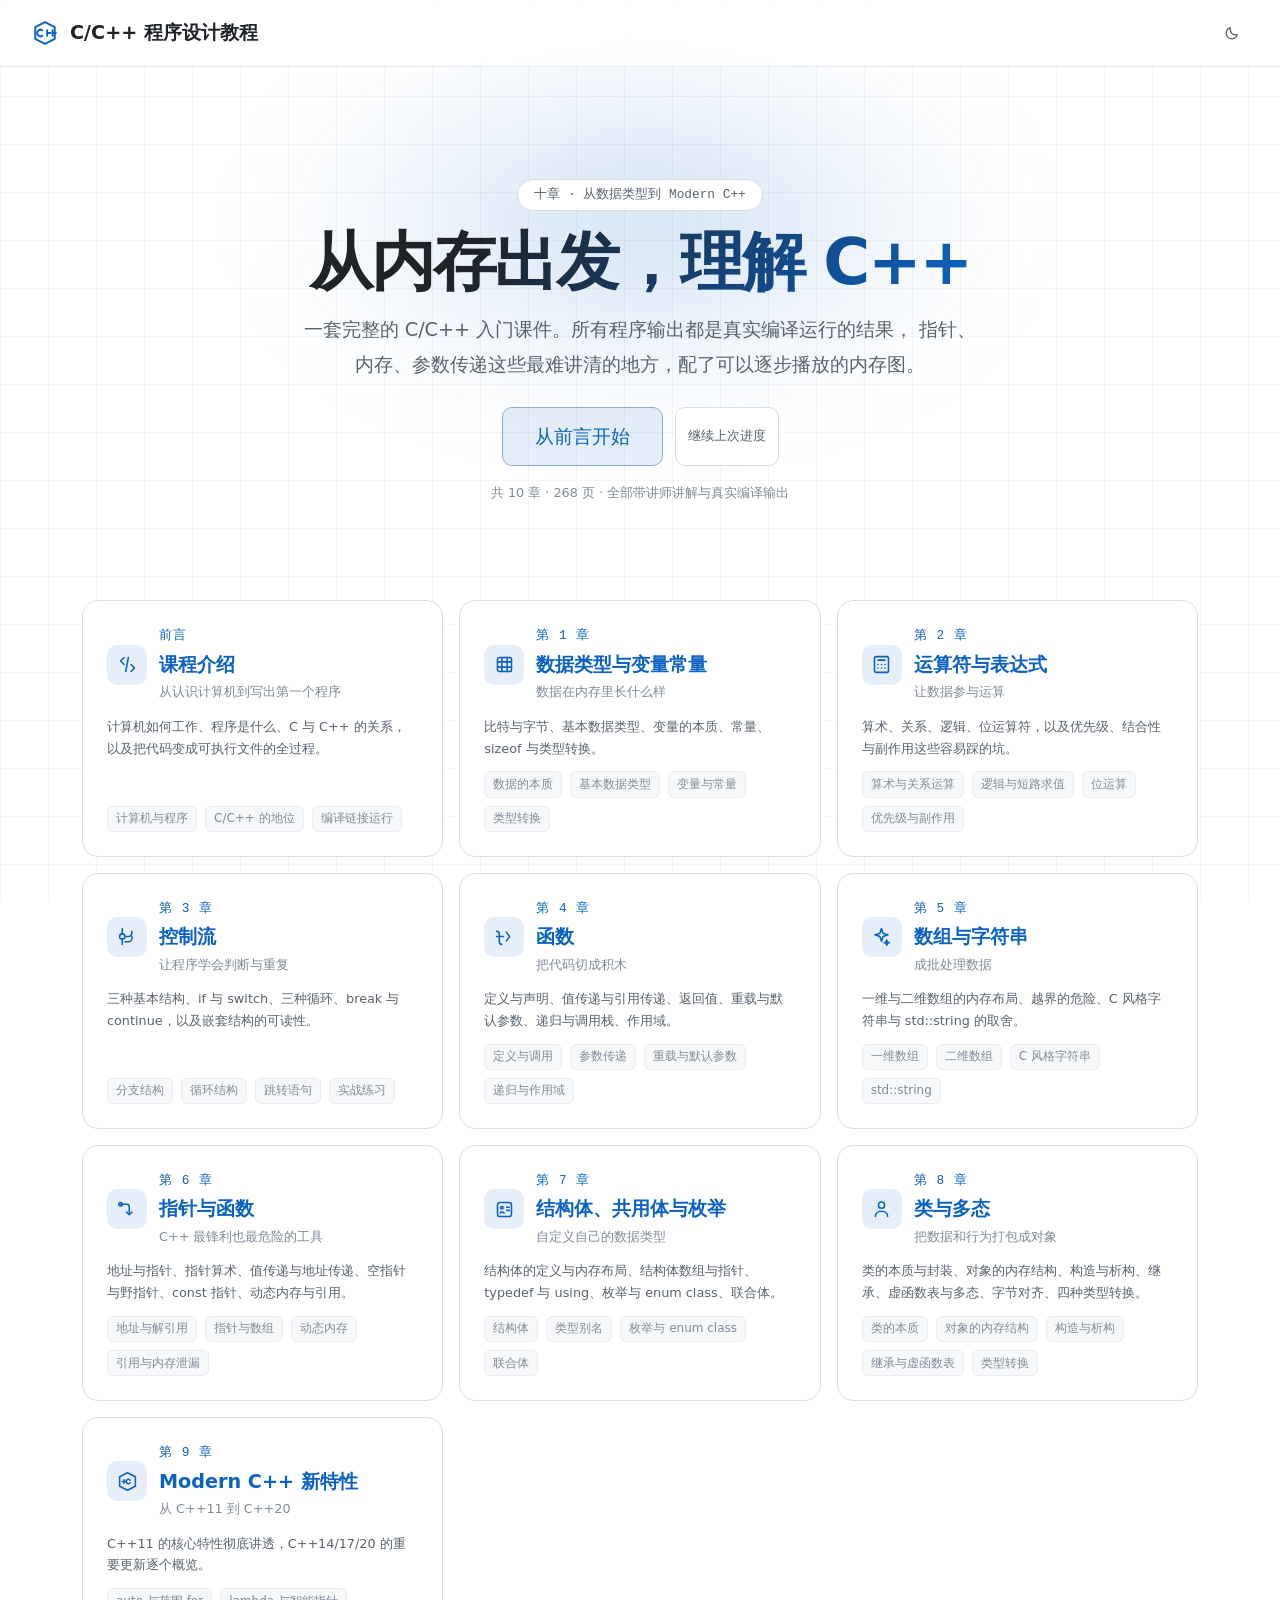
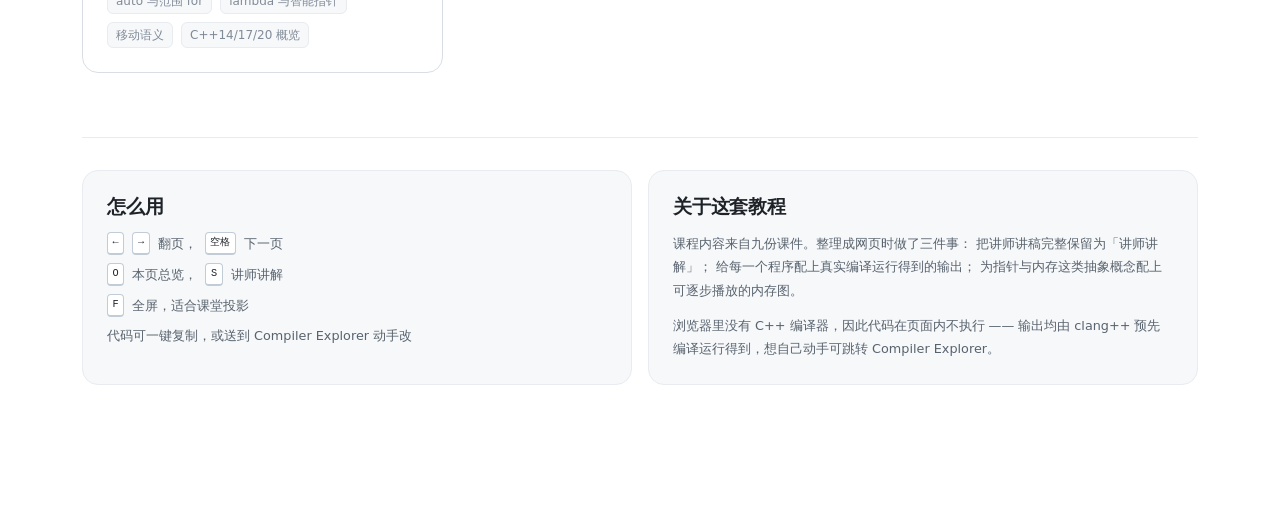
==== index.html @ f9ae1af8 "Add files via upload" ====
<!DOCTYPE html>
<html lang="zh-CN" data-theme="dark" data-mode="self">
<head>
<meta charset="utf-8">
<meta name="viewport" content="width=device-width, initial-scale=1, viewport-fit=cover">
<title>C/C++ 程序设计教程</title>
<meta name="description" content="一套带内存可视化的 C/C++ 入门教程，从数据类型到 Modern C++，共十章。">

<link rel="icon" href="favicon.svg" type="image/svg+xml">
<link rel="stylesheet" href="assets/css/tokens.css">
<link rel="stylesheet" href="assets/css/deck.css">
<link rel="stylesheet" href="assets/css/code.css">
<link rel="stylesheet" href="assets/css/anim.css">
<link rel="stylesheet" href="assets/css/responsive.css">
<link rel="stylesheet" href="assets/css/home.css">

<script>
(function () {
  try {
    var t = localStorage.getItem('pyt.theme');
    if (!t) t = matchMedia('(prefers-color-scheme: light)').matches ? 'light' : 'dark';
    document.documentElement.setAttribute('data-theme', t);
  } catch (e) {}
})();
</script>
</head>
<body class="home">

<header class="home-top">
  <div class="home-brand">
    <span class="home-logo" id="brand-icon"></span>
    <span>C/C++ 程序设计教程</span>
  </div>
  <div class="home-top-actions">
    <button class="icon-btn" data-act="theme" type="button" aria-label="切换主题"></button>
  </div>
</header>

<main class="home-main">

  <section class="hero">
    <div class="hero-glow" aria-hidden="true"></div>
    <div class="hero-badge">十章 · 从数据类型到 Modern C++</div>
    <h1 class="hero-title">从内存出发，理解 C++</h1>
    <p class="hero-sub">
      一套完整的 C/C++ 入门课件。所有程序输出都是真实编译运行的结果，
      指针、内存、参数传递这些最难讲清的地方，配了可以逐步播放的内存图。
    </p>
    <div class="hero-actions">
      <a class="btn btn-ce hero-cta" id="cta-start" href="chapter.html?ch=0">
        <span>从前言开始</span>
      </a>
      <button class="btn" id="cta-continue" type="button" hidden>
        <span>继续上次进度</span>
      </button>
    </div>
    <div class="hero-meta" id="hero-meta"></div>
  </section>

  <section class="chapters" aria-label="章节目录">
    <h2 class="sr-only">章节目录</h2>
    <div class="chapter-grid" id="chapter-grid"></div>
  </section>

  <section class="home-foot">
    <div class="foot-card">
      <h3>怎么用</h3>
      <ul class="foot-list">
        <li><kbd>←</kbd> <kbd>→</kbd> 翻页，<kbd>空格</kbd> 下一页</li>
        <li><kbd>O</kbd> 本页总览，<kbd>S</kbd> 讲师讲解</li>
        <li><kbd>F</kbd> 全屏，适合课堂投影</li>
        <li>代码可一键复制，或送到 Compiler Explorer 动手改</li>
      </ul>
    </div>
    <div class="foot-card">
      <h3>关于这套教程</h3>
      <p>
        课程内容来自九份课件。整理成网页时做了三件事：
        把讲师讲稿完整保留为「讲师讲解」；
        给每一个程序配上真实编译运行得到的输出；
        为指针与内存这类抽象概念配上可逐步播放的内存图。
      </p>
      <p class="dim" style="margin-top:var(--sp-3);font-size:var(--fs-small)">
        浏览器里没有 C++ 编译器，因此代码在页面内不执行 ——
        输出均由 clang++ 预先编译运行得到，想自己动手可跳转 Compiler Explorer。
      </p>
    </div>
  </section>

  <div id="file-warning"></div>
</main>

<script src="assets/js/icons.js"></script>
<script src="assets/js/code.js"></script>
<script src="assets/js/theme.js"></script>
<script src="assets/js/mode.js"></script>
<script src="assets/data/manifest.js"></script>
<script src="assets/js/home.js"></script>
</body>
</html>
---- assets/css/tokens.css ----
/* ============================================================
   设计令牌 · C/C++ 程序设计教程

   配色以 C++ 的品牌蓝为主色（C++ 官方标识即蓝色），
   与同系列的 Python 教程（绿色霓虹）区分开，但共用同一套深色底
   与排版体系，两套教程看起来是一个家族。

   另外单独定义了「危险色」：C++ 教学里大量内容围绕陷阱展开
   （野指针、数组越界、内存泄漏、未定义行为），
   这些必须有一眼可辨的视觉语言，不能和普通强调混在一起。
   ============================================================ */

:root {
  /* ---- 品牌蓝与辅助色 ---- */
  --blue:        #5b9dff;
  --blue-bright: #7db8ff;
  --blue-deep:   #2f6fd0;
  --violet:      #a78bfa;
  --teal:        #2dd4bf;
  --amber:       #f7b955;
  --rose:        #f472b6;

  /* ---- 语义色 ---- */
  --ok:     #34e5a4;
  --warn:   #f7b955;
  --danger: #ff6b6b;   /* 未定义行为、内存错误、危险操作 */
  --info:   #5b9dff;

  /* ---- 排版 ---- */
  --font-sans: "PingFang SC", "Hiragino Sans GB", "Microsoft YaHei",
               "Noto Sans CJK SC", system-ui, -apple-system, sans-serif;
  /* C++ 代码里标识符较长（std::vector<int>::iterator），
     等宽字体要选字宽较窄的，否则一行放不下 */
  --font-mono: "SF Mono", "JetBrains Mono", "Cascadia Code", "Consolas",
               "Menlo", "Noto Sans Mono CJK SC", "PingFang SC", monospace;

  --fs-hero:    clamp(2rem,   6vw,  4.5rem);
  --fs-h1:      clamp(1.5rem, 3.4vw, 2.6rem);
  --fs-h2:      clamp(1.15rem, 2.2vw, 1.7rem);
  --fs-h3:      clamp(1rem,   1.5vw, 1.2rem);
  --fs-body:    clamp(0.9rem, 1.1vw, 1.05rem);
  --fs-small:   clamp(0.8rem, 0.95vw, 0.9rem);
  --fs-code:    clamp(0.85rem, 1vw, 0.95rem);
  --fs-numeral: clamp(3rem,   9vw,  7rem);

  /* ---- 间距 ---- */
  --sp-1: 0.25rem;
  --sp-2: 0.5rem;
  --sp-3: 0.75rem;
  --sp-4: 1rem;
  --sp-5: 1.5rem;
  --sp-6: 2rem;
  --sp-7: 3rem;
  --sp-8: 4rem;

  /* ---- 圆角 ---- */
  --r-sm: 6px;
  --r-md: 10px;
  --r-lg: 16px;
  --r-xl: 24px;
  --r-full: 999px;

  /* ---- 动效 ---- */
  --ease-out:  cubic-bezier(0.22, 0.61, 0.36, 1);
  --ease-in:   cubic-bezier(0.55, 0.06, 0.68, 0.19);
  --ease-soft: cubic-bezier(0.4, 0, 0.2, 1);
  --dur-fast:  160ms;
  --dur-base:  280ms;
  --dur-slow:  420ms;
  --dur-page:  380ms;

  /* ---- 层级 ---- */
  --z-slide:    1;
  --z-chrome:   50;
  --z-drawer:   70;
  --z-overview: 80;
  --z-toast:    90;

  --scale-mode: 1;
}

/* ============================================================
   深色主题（默认）
   ============================================================ */
:root,
[data-theme="dark"] {
  color-scheme: dark;

  --bg-base:    #0a0e15;
  --bg-elev:    #111722;
  --bg-card:    #151c29;
  --bg-card-hi: #1b2434;
  --bg-inset:   #0d131c;
  --bg-code:    #0d1117;
  --bg-overlay: rgba(5, 8, 13, 0.84);

  --border:      #1f2836;
  --border-soft: #171f2b;
  --border-hi:   #2d394a;

  --text:        #e6edf3;
  --text-muted:  #8b98a9;
  --text-dim:    #5c6878;
  --text-invert: #08101c;

  --accent:        var(--blue);
  --accent-soft:   rgba(91, 157, 255, 0.14);
  --accent-glow:   rgba(91, 157, 255, 0.36);
  --accent-2:      var(--violet);
  --accent-2-soft: rgba(167, 139, 250, 0.14);

  --danger-soft:   rgba(255, 107, 107, 0.12);
  --warn-soft:     rgba(247, 185, 85, 0.12);
  --ok-soft:       rgba(52, 229, 164, 0.12);

  --shadow-sm: 0 1px 2px rgba(0, 0, 0, 0.4);
  --shadow-md: 0 4px 16px rgba(0, 0, 0, 0.45);
  --shadow-lg: 0 12px 40px rgba(0, 0, 0, 0.55);
  --shadow-glow: 0 0 24px var(--accent-glow);

  /* ---- 代码高亮（VS Code Dark+ 基调，按 C++ 词汇调整）---- */
  --c-text:      #d4d4d4;
  --c-comment:   #6a9955;
  --c-string:    #ce9178;
  --c-char:      #ce9178;
  --c-number:    #b5cea8;
  --c-keyword:   #569cd6;   /* if/for/return/class... */
  --c-type:      #4ec9b0;   /* int/double/char/std::vector */
  --c-func:      #dcdcaa;   /* 函数名、方法名 */
  --c-macro:     #c586c0;   /* #include #define 预处理 */
  --c-param:     #9cdcfe;   /* 变量、参数 */
  --c-op:        #d4d4d4;
  --c-namespace: #4ec9b0;   /* std:: */
  --c-reg:       var(--c-param);   /* 汇编寄存器 %eax，沿用"变量"色 */
  --c-error:     #f44747;

  --term-bg:     #0d1117;
  --term-text:   #c9d1d9;
  --term-prompt: #5b9dff;

  /* ---- 内存可视化专用 ---- */
  --mem-stack:      #1b2434;   /* 栈区 */
  --mem-stack-line: #3d5570;
  --mem-heap:       #241b2e;   /* 堆区 */
  --mem-heap-line:  #5a4570;
  --mem-global:     #1b2a24;   /* 全局/静态区 */
  --mem-code:       #2a2318;   /* 代码区 */
  --mem-arrow:      var(--blue);
  --mem-addr:       #8593a6;   /* 地址文字（对比度 5.5:1，小字也要看得清）*/

  --grid-line: rgba(255, 255, 255, 0.032);
}

/* ============================================================
   浅色主题
   ============================================================ */
[data-theme="light"] {
  color-scheme: light;

  --bg-base:    #ffffff;
  --bg-elev:    #f6f8fa;
  --bg-card:    #ffffff;
  --bg-card-hi: #f2f5f9;
  --bg-inset:   #f6f8fa;
  --bg-code:    #f8fafc;
  --bg-overlay: rgba(255, 255, 255, 0.88);

  --border:      #d8dee4;
  --border-soft: #e8ecf0;
  --border-hi:   #c2ccd6;

  --text:        #1f2328;
  --text-muted:  #59636e;
  --text-dim:    #818b98;
  --text-invert: #ffffff;

  /* 浅底上压暗，保证对比度 */
  --accent:        #0b62c4;
  --accent-soft:   rgba(11, 98, 196, 0.1);
  --accent-glow:   rgba(11, 98, 196, 0.2);
  --accent-2:      #7c3aed;
  --accent-2-soft: rgba(124, 58, 237, 0.09);

  --blue:        #0b62c4;
  --blue-bright: #0b62c4;
  --violet:      #7c3aed;
  --teal:        #0d9488;
  --amber:       #b45309;
  --rose:        #be185d;

  --danger:      #c1121f;
  --warn:        #b45309;
  --ok:          #0d7a52;
  --info:        #0b62c4;

  --danger-soft: rgba(193, 18, 31, 0.08);
  --warn-soft:   rgba(180, 83, 9, 0.08);
  --ok-soft:     rgba(13, 122, 82, 0.08);

  --shadow-sm: 0 1px 2px rgba(31, 35, 40, 0.08);
  --shadow-md: 0 4px 14px rgba(31, 35, 40, 0.1);
  --shadow-lg: 0 12px 32px rgba(31, 35, 40, 0.14);
  --shadow-glow: 0 0 20px var(--accent-glow);

  /* VS Code Light+ */
  --c-text:      #1f2328;
  --c-comment:   #008000;
  --c-string:    #a31515;
  --c-char:      #a31515;
  --c-number:    #098658;
  --c-keyword:   #0000ff;
  --c-type:      #267f99;
  --c-func:      #795e26;
  --c-macro:     #af00db;
  --c-param:     #001080;
  --c-op:        #1f2328;
  --c-namespace: #267f99;
  --c-reg:       var(--c-param);
  --c-error:     #cd3131;

  --term-bg:     #f6f8fa;
  --term-text:   #1f2328;
  --term-prompt: #0b62c4;

  --mem-stack:      #eef4fb;
  --mem-stack-line: #a8c4e0;
  --mem-heap:       #f6eefa;
  --mem-heap-line:  #c9a8e0;
  --mem-global:     #eaf5f0;
  --mem-code:       #faf4e8;
  --mem-arrow:      var(--accent);
  --mem-addr:       #5f6b7a;

  --grid-line: rgba(31, 35, 40, 0.045);
}

/* ============================================================
   全局重置
   ============================================================ */
*, *::before, *::after { box-sizing: border-box; }

html {
  -webkit-text-size-adjust: 100%;
  scroll-behavior: smooth;
}
@media (prefers-reduced-motion: reduce) {
  html { scroll-behavior: auto; }
}

body {
  margin: 0;
  font-family: var(--font-sans);
  font-size: calc(var(--fs-body) * var(--scale-mode));
  line-height: 1.75;
  color: var(--text);
  background: var(--bg-base);
  -webkit-font-smoothing: antialiased;
  -moz-osx-font-smoothing: grayscale;
  overflow-wrap: break-word;
}

/* 页面底纹：极淡网格，呼应"内存格"的意象 */
body::before {
  content: "";
  position: fixed;
  inset: 0;
  pointer-events: none;
  z-index: 0;
  background-image:
    linear-gradient(var(--grid-line) 1px, transparent 1px),
    linear-gradient(90deg, var(--grid-line) 1px, transparent 1px);
  background-size: 48px 48px;
}

h1, h2, h3, h4 {
  margin: 0;
  font-weight: 700;
  line-height: 1.3;
  letter-spacing: -0.01em;
}
p { margin: 0; }
ul, ol { margin: 0; padding: 0; }
li { list-style: none; }
button { font: inherit; color: inherit; background: none; border: none; cursor: pointer; }
a { color: var(--accent); text-decoration: none; }
a:hover { text-decoration: underline; }
img, svg { max-width: 100%; display: block; }

code, pre, kbd { font-family: var(--font-mono); }

:focus-visible {
  outline: 2px solid var(--accent);
  outline-offset: 2px;
  border-radius: var(--r-sm);
}

.sr-only {
  position: absolute;
  width: 1px; height: 1px;
  padding: 0; margin: -1px;
  overflow: hidden;
  clip: rect(0 0 0 0);
  white-space: nowrap;
  border: 0;
}

::-webkit-scrollbar { width: 10px; height: 10px; }
::-webkit-scrollbar-track { background: transparent; }
::-webkit-scrollbar-thumb {
  background: var(--border-hi);
  border-radius: var(--r-full);
  border: 2px solid var(--bg-base);
}
::-webkit-scrollbar-thumb:hover { background: var(--text-dim); }

::selection {
  background: var(--accent-soft);
  color: var(--text);
}

/* ============================================================
   工具类
   ============================================================ */
.muted   { color: var(--text-muted); }
.dim     { color: var(--text-dim); }
.accent  { color: var(--accent); }
.danger  { color: var(--danger); }
.mono    { font-family: var(--font-mono); }
.nowrap  { white-space: nowrap; }

.only-desktop { display: initial; }
.only-mobile  { display: none; }
@media (max-width: 720px) {
  .only-desktop { display: none; }
  .only-mobile  { display: initial; }
}
---- assets/css/deck.css ----
/* ============================================================
   幻灯片布局与翻页外壳
   响应式策略：不用固定缩放舞台，改为流式满视口。
   桌面端保证一屏放下，窄屏允许页内纵向滚动。
   ============================================================ */

/* ---------- 舞台 ---------- */
.deck {
  position: relative;
  width: 100%;
  min-height: 100vh;
  min-height: 100dvh;   /* 移动端浏览器地址栏收缩时更准 */
  overflow: hidden;
}

/* 幻灯片：默认隐藏，靠 JS 切换 .is-active / .is-leaving */
.slide {
  position: absolute;
  inset: 0;
  display: flex;
  flex-direction: column;
  padding: calc(var(--sp-6) + 40px) var(--sp-6) calc(var(--sp-6) + 44px);
  overflow-y: auto;
  overflow-x: hidden;
  overscroll-behavior: contain;
  visibility: hidden;
  opacity: 0;
  backface-visibility: hidden;   /* 避免文字亚像素抖动 */
  z-index: var(--z-slide);
}
.slide.is-active,
.slide.is-leaving {
  visibility: visible;
  opacity: 1;
}
/* 正在翻页的两页才提升合成层，避免 87 页都建层 */
.slide.is-animating { will-change: transform, opacity; }

.slide-inner {
  width: 100%;
  max-width: 1180px;
  margin: auto;            /* 内容少时垂直居中，内容多时自然滚动 */
  display: flex;
  flex-direction: column;
  gap: var(--sp-5);
}

/* ---------- 通用页头 ---------- */
.slide-head {
  display: flex;
  flex-direction: column;
  gap: var(--sp-2);
  flex-shrink: 0;
}
.slide-title {
  font-size: var(--fs-h1);
  letter-spacing: -0.02em;
  text-wrap: balance;
}
.slide-lead {
  font-size: var(--fs-body);
  color: var(--text-muted);
  max-width: 68ch;
  text-wrap: pretty;
}

/* 小标签（如 "01 条件分支"、"Code Example"） */
.eyebrow {
  display: inline-flex;
  align-items: center;
  gap: var(--sp-2);
  font-family: var(--font-mono);
  font-size: var(--fs-small);
  letter-spacing: 0.08em;
  text-transform: uppercase;
  color: var(--accent);
}
.eyebrow::before {
  content: "";
  width: 18px;
  height: 2px;
  background: var(--accent);
  border-radius: 1px;
}

/* ============================================================
   1. title —— 章封面
   ============================================================ */
.slide[data-type="title"] .slide-inner {
  align-items: center;
  text-align: center;
  gap: var(--sp-4);
}
.title-glow {
  position: absolute;
  width: min(70vw, 640px);
  aspect-ratio: 1;
  border-radius: 50%;
  background: radial-gradient(circle, var(--accent-glow) 0%, transparent 68%);
  filter: blur(48px);
  pointer-events: none;
  z-index: -1;
  animation: glowPulse 5s var(--ease-soft) infinite;
}
.title-chapter {
  font-family: var(--font-mono);
  font-size: var(--fs-h3);
  letter-spacing: 0.24em;
  color: var(--accent);
  text-transform: uppercase;
}
.title-main {
  font-size: var(--fs-hero);
  line-height: 1.12;
  letter-spacing: -0.03em;
  text-wrap: balance;
  background: linear-gradient(120deg, var(--text) 20%, var(--accent) 100%);
  -webkit-background-clip: text;
  background-clip: text;
  -webkit-text-fill-color: transparent;
}
.title-sub {
  font-size: var(--fs-h3);
  color: var(--text-muted);
  max-width: 46ch;
  text-wrap: pretty;
}
.title-rule {
  width: 72px;
  height: 3px;
  border-radius: 2px;
  background: linear-gradient(90deg, var(--accent), transparent);
}

/* ============================================================
   2. toc / 3. section —— 目录与分节
   ============================================================ */
.toc-grid {
  display: grid;
  grid-template-columns: repeat(auto-fit, minmax(min(100%, 260px), 1fr));
  gap: var(--sp-4);
}
.toc-item {
  position: relative;
  display: flex;
  flex-direction: column;
  gap: var(--sp-2);
  padding: var(--sp-5);
  border: 1px solid var(--border);
  border-radius: var(--r-lg);
  background: var(--bg-card);
  overflow: hidden;
  transition: transform var(--dur-base) var(--ease-out),
              border-color var(--dur-base) var(--ease-out),
              box-shadow var(--dur-base) var(--ease-out);
}
.toc-item::after {
  content: "";
  position: absolute;
  inset: 0 auto 0 0;
  width: 3px;
  background: var(--accent);
  transform: scaleY(0);
  transform-origin: top;
  transition: transform var(--dur-base) var(--ease-out);
}
.toc-item:hover {
  transform: translateY(-4px);
  border-color: var(--border-hi);
  box-shadow: var(--shadow-md);
}
.toc-item:hover::after { transform: scaleY(1); }

.toc-num {
  font-family: var(--font-mono);
  font-size: var(--fs-h3);
  font-weight: 700;
  color: var(--accent);
  opacity: 0.55;
}
.toc-heading { font-size: var(--fs-h3); font-weight: 600; }
.toc-body { font-size: var(--fs-small); color: var(--text-muted); }

/* 分节页 */
.slide[data-type="section"] .slide-inner {
  align-items: flex-start;
  gap: var(--sp-3);
}
.section-num {
  font-family: var(--font-mono);
  font-size: var(--fs-numeral);
  font-weight: 800;
  line-height: 0.9;
  color: transparent;
  -webkit-text-stroke: 2px var(--accent);
  opacity: 0.9;
}
.section-title { font-size: var(--fs-hero); letter-spacing: -0.03em; }
.section-sub {
  font-family: var(--font-mono);
  font-size: var(--fs-h3);
  color: var(--text-dim);
  letter-spacing: 0.1em;
  text-transform: uppercase;
}

/* ============================================================
   4. cards —— 卡片组
   ============================================================ */
.cards {
  display: grid;
  grid-template-columns: repeat(auto-fit, minmax(min(100%, 240px), 1fr));
  gap: var(--sp-4);
}
.card {
  display: flex;
  flex-direction: column;
  gap: var(--sp-3);
  padding: var(--sp-5);
  border: 1px solid var(--border);
  border-radius: var(--r-lg);
  background: var(--bg-card);
  transition: transform var(--dur-base) var(--ease-out),
              border-color var(--dur-base) var(--ease-out),
              box-shadow var(--dur-base) var(--ease-out);
}
.card:hover {
  transform: translateY(-3px);
  border-color: var(--border-hi);
  box-shadow: var(--shadow-md);
}
.card-head {
  display: flex;
  align-items: center;
  gap: var(--sp-3);
}
.card-icon {
  display: grid;
  place-items: center;
  flex-shrink: 0;
  width: 38px;
  height: 38px;
  border-radius: var(--r-md);
  background: var(--accent-soft);
  color: var(--accent);
}
.card-icon svg { width: 20px; height: 20px; }
.card-heading { font-size: var(--fs-h3); font-weight: 600; }
.card-body {
  font-size: var(--fs-small);
  color: var(--text-muted);
  line-height: 1.7;
}
.card-body strong {
  color: var(--text);
  font-weight: 600;
}
/* 卡片内的代码片段（如 `f"结果 {x}"`），用等宽字体内联 */
.card-body code {
  font-size: 0.92em;
  padding: 0.1em 0.4em;
  border-radius: var(--r-sm);
  background: var(--bg-inset);
  border: 1px solid var(--border-soft);
  color: var(--text);
}

/* ============================================================
   5. split —— 左讲解右代码
   ============================================================ */
.split {
  display: grid;
  grid-template-columns: minmax(0, 0.85fr) minmax(0, 1.15fr);
  gap: var(--sp-5);
  align-items: start;
}
.split-side {
  display: flex;
  flex-direction: column;
  gap: var(--sp-4);
  min-width: 0;
}
.split-main { min-width: 0; }

/* 要点列表 */
.points { display: flex; flex-direction: column; gap: var(--sp-3); }
.point {
  display: flex;
  gap: var(--sp-3);
  font-size: var(--fs-small);
  line-height: 1.7;
}
.point-mark {
  flex-shrink: 0;
  width: 7px;
  height: 7px;
  margin-top: 0.62em;
  border-radius: 50%;
  background: var(--accent);
  box-shadow: 0 0 10px var(--accent-glow);
}
.point-body { color: var(--text-muted); min-width: 0; }
.point-body strong { color: var(--text); font-weight: 600; }
.point-body code {
  font-size: 0.92em;
  padding: 0.1em 0.4em;
  border-radius: var(--r-sm);
  background: var(--bg-inset);
  border: 1px solid var(--border-soft);
}

/* ============================================================
   6. code —— 代码为主
   ============================================================ */
.slide[data-type="code"] .slide-inner { gap: var(--sp-4); }

/* ============================================================
   7. compare —— 对比表格
   ============================================================ */
.compare-wrap {
  overflow-x: auto;
  border: 1px solid var(--border);
  border-radius: var(--r-lg);
  background: var(--bg-card);
}
.compare {
  width: 100%;
  border-collapse: collapse;
  font-size: var(--fs-small);
}
.compare th, .compare td {
  padding: var(--sp-3) var(--sp-4);
  text-align: left;
  border-bottom: 1px solid var(--border-soft);
  vertical-align: top;
}
.compare thead th {
  font-family: var(--font-mono);
  font-size: var(--fs-small);
  letter-spacing: 0.04em;
  color: var(--accent);
  background: var(--bg-inset);
  white-space: nowrap;
  border-bottom: 1px solid var(--border);
}
.compare tbody tr:last-child td { border-bottom: none; }
.compare tbody tr { transition: background var(--dur-fast) var(--ease-soft); }
.compare tbody tr:hover { background: var(--bg-card-hi); }
.compare td:first-child { color: var(--text); font-weight: 600; white-space: nowrap; }
.compare code {
  font-size: 0.92em;
  padding: 0.1em 0.4em;
  border-radius: var(--r-sm);
  background: var(--bg-inset);
  border: 1px solid var(--border-soft);
}

/* 左右对照（如 面向过程 vs 面向对象） */
.versus {
  display: grid;
  grid-template-columns: 1fr auto 1fr;
  gap: var(--sp-4);
  align-items: stretch;
}
.versus-col {
  display: flex;
  flex-direction: column;
  gap: var(--sp-3);
  padding: var(--sp-5);
  border: 1px solid var(--border);
  border-radius: var(--r-lg);
  background: var(--bg-card);
}
.versus-col.is-a { border-color: color-mix(in srgb, var(--neon-purple) 40%, var(--border)); }
.versus-col.is-b { border-color: color-mix(in srgb, var(--accent) 40%, var(--border)); }
.versus-col h4 {
  font-size: var(--fs-h3);
  display: flex;
  align-items: center;
  gap: var(--sp-2);
}
.versus-col.is-a h4 { color: var(--neon-purple); }
.versus-col.is-b h4 { color: var(--accent); }
.versus-divider {
  display: grid;
  place-items: center;
  font-family: var(--font-mono);
  font-size: var(--fs-small);
  color: var(--text-dim);
  letter-spacing: 0.1em;
}

/* ============================================================
   8. map —— 知识地图
   ============================================================ */
/* 不用 flex 居中：flex + overflow 在内容溢出时会把左边缘裁掉且滚不回去 */
.km-wrap {
  width: 100%;
  overflow-x: auto;
}
/* max-height 让地图在矮屏上等比缩小而不是被截断；
   preserveAspectRatio 默认居中，缩小时会留出左右留白，可接受 */
.km {
  display: block;
  width: 100%;
  height: auto;
  max-height: min(46vh, 400px);
  min-width: 600px;
}
.km-node rect {
  fill: var(--bg-card);
  stroke: var(--border-hi);
  stroke-width: 1.2;
}
.km-node text {
  fill: var(--text);
  font-family: var(--font-sans);
  font-size: 14px;
  text-anchor: middle;
  dominant-baseline: middle;
}
.km-node.is-root rect { fill: var(--accent-soft); stroke: var(--accent); }
.km-node.is-root text { fill: var(--accent); font-weight: 700; font-size: 16px; }
.km-node.is-leaf rect { fill: var(--bg-inset); }
.km-node.is-leaf text { fill: var(--text-muted); font-size: 13px; }
.km-sub {
  fill: var(--text-dim);
  font-family: var(--font-mono);
  font-size: 11px;
  text-anchor: middle;
  dominant-baseline: middle;
}

/* 窄屏形态：纵向列表。默认隐藏，由 responsive.css 在窄屏启用 */
.km-list { display: none; }

.km-list-root {
  padding: var(--sp-3) var(--sp-4);
  border: 1.5px solid var(--accent);
  border-radius: var(--r-md);
  background: var(--accent-soft);
  text-align: center;
  margin-bottom: var(--sp-4);
}
.km-list-root-title { font-weight: 700; color: var(--accent); }
.km-list-root-sub { font-size: var(--fs-small); color: var(--text-muted); margin-top: 2px; }

.km-list-branches {
  display: flex;
  flex-direction: column;
  gap: var(--sp-3);
  padding-left: var(--sp-4);
  border-left: 1.5px solid var(--border-hi);
  margin-left: var(--sp-4);
}
.km-list-branch {
  padding: var(--sp-3) var(--sp-4);
  border: 1px solid var(--border);
  border-radius: var(--r-md);
  background: var(--bg-card);
  position: relative;
}
/* 从左侧主线引出的短横线，保留"树"的感觉 */
.km-list-branch::before {
  content: "";
  position: absolute;
  left: calc(var(--sp-4) * -1 - 1.5px);
  top: 50%;
  width: var(--sp-4);
  height: 1.5px;
  background: var(--border-hi);
}
.km-list-branch-head { display: flex; align-items: baseline; gap: var(--sp-2); flex-wrap: wrap; }
.km-list-branch-title { font-weight: 600; font-size: var(--fs-h3); }
.km-list-branch-sub { font-size: var(--fs-small); color: var(--text-dim); }
.km-list-leaves {
  display: flex;
  flex-direction: column;
  gap: var(--sp-2);
  margin-top: var(--sp-3);
  padding-top: var(--sp-3);
  border-top: 1px solid var(--border-soft);
}
.km-list-leaves li {
  display: flex;
  align-items: baseline;
  justify-content: space-between;
  gap: var(--sp-3);
  font-size: var(--fs-small);
}
.km-list-leaf-title { color: var(--text); }
.km-list-leaf-sub { color: var(--text-dim); font-family: var(--font-mono); font-size: 0.85em; text-align: right; }

/* ============================================================
   9. end —— 结尾页
   ============================================================ */
.slide[data-type="end"] .slide-inner {
  align-items: center;
  text-align: center;
  gap: var(--sp-5);
}
.end-logo {
  width: clamp(72px, 12vw, 120px);
  color: var(--accent);
  filter: drop-shadow(0 0 24px var(--accent-glow));
  animation: glowPulse 4s var(--ease-soft) infinite;
}
.end-title { font-size: var(--fs-h1); letter-spacing: -0.02em; }
.end-sub { color: var(--text-muted); max-width: 48ch; }
.end-cards {
  display: grid;
  grid-template-columns: repeat(auto-fit, minmax(min(100%, 200px), 1fr));
  gap: var(--sp-4);
  width: 100%;
}

/* ============================================================
   代码块容器（配合 code.css 使用）
   ============================================================ */
.code-panel {
  display: flex;
  flex-direction: column;
  border: 1px solid var(--border);
  border-radius: var(--r-lg);
  background: var(--bg-code);
  overflow: hidden;
  min-width: 0;
}
.code-panel-head {
  display: flex;
  align-items: center;
  gap: var(--sp-2);
  padding: var(--sp-2) var(--sp-3);
  background: var(--bg-inset);
  border-bottom: 1px solid var(--border);
  flex-shrink: 0;
}
.code-dots { display: flex; gap: 6px; }
.code-dot {
  width: 10px; height: 10px;
  border-radius: 50%;
  background: var(--border-hi);
}
.code-dot:nth-child(1) { background: #ff5f56; }
.code-dot:nth-child(2) { background: #ffbd2e; }
.code-dot:nth-child(3) { background: #27c93f; }
.code-file {
  font-family: var(--font-mono);
  font-size: var(--fs-small);
  color: var(--text-muted);
}
.code-panel-actions { margin-left: auto; display: flex; gap: var(--sp-2); }

/* ============================================================
   翻页外壳（Chrome）：顶栏、进度、导航
   ============================================================ */
.chrome {
  position: fixed;
  inset: 0 0 auto 0;
  z-index: var(--z-chrome);
  display: flex;
  align-items: center;
  gap: var(--sp-3);
  padding: var(--sp-3) var(--sp-4);
  background: linear-gradient(180deg, var(--bg-base) 30%, transparent);
  transition: opacity var(--dur-base) var(--ease-soft),
              transform var(--dur-base) var(--ease-out);
}
.chrome.is-hidden {
  opacity: 0;
  transform: translateY(-100%);
  pointer-events: none;
}

.chrome-left, .chrome-right {
  display: flex;
  align-items: center;
  gap: var(--sp-2);
}
.chrome-right { margin-left: auto; }

.chrome-link {
  display: inline-flex;
  align-items: center;
  gap: var(--sp-2);
  padding: var(--sp-2) var(--sp-3);
  border-radius: var(--r-md);
  font-size: var(--fs-small);
  color: var(--text-muted);
  transition: all var(--dur-fast) var(--ease-soft);
}
.chrome-link:hover {
  color: var(--text);
  background: var(--bg-card);
  text-decoration: none;
}
.chrome-chapter {
  font-size: var(--fs-small);
  font-weight: 600;
  color: var(--text);
  padding-left: var(--sp-2);
}

/* 图标按钮 */
.icon-btn {
  display: grid;
  place-items: center;
  width: 36px;
  height: 36px;
  border-radius: var(--r-md);
  color: var(--text-muted);
  transition: all var(--dur-fast) var(--ease-soft);
}
.icon-btn:hover {
  color: var(--text);
  background: var(--bg-card);
}
.icon-btn.is-on {
  color: var(--accent);
  background: var(--accent-soft);
}
.icon-btn svg { width: 18px; height: 18px; }

/* 页码 */
.page-counter {
  font-family: var(--font-mono);
  font-size: var(--fs-small);
  color: var(--text-muted);
  min-width: 4.5ch;
  text-align: center;
}
.page-counter b { color: var(--text); font-weight: 600; }

/* 进度条：用 scaleX 而非 width，避免逐帧重排 */
.progress {
  position: fixed;
  inset: auto 0 0 0;
  height: 3px;
  background: var(--border-soft);
  z-index: var(--z-chrome);
}
.progress-fill {
  height: 100%;
  width: 100%;
  transform-origin: left center;
  transform: scaleX(var(--p, 0));
  background: linear-gradient(90deg, var(--accent), var(--accent-2));
  transition: transform var(--dur-base) var(--ease-out);
}

/* 左右点击热区（桌面端） */
.nav-zone {
  position: fixed;
  top: 0;
  bottom: 0;
  width: 12vw;
  min-width: 64px;
  max-width: 140px;
  z-index: calc(var(--z-chrome) - 1);
  display: grid;
  place-items: center;
  opacity: 0;
  transition: opacity var(--dur-fast) var(--ease-soft);
  color: var(--text-muted);
}
.nav-zone.prev { left: 0; }
.nav-zone.next { right: 0; }
.nav-zone:hover { opacity: 1; }
.nav-zone:disabled { display: none; }
.nav-zone svg { width: 28px; height: 28px; }

/* ============================================================
   讲解抽屉（讲师讲稿，来自 PPT 备注）
   ============================================================ */
.drawer {
  position: fixed;
  inset: 0 0 0 auto;
  width: min(420px, 92vw);
  z-index: var(--z-drawer);
  display: flex;
  flex-direction: column;
  background: var(--bg-elev);
  border-left: 1px solid var(--border);
  box-shadow: var(--shadow-lg);
  transform: translateX(100%);
  transition: transform var(--dur-base) var(--ease-out);
  visibility: hidden;
}
.drawer.is-open { transform: none; visibility: visible; }
.drawer-head {
  display: flex;
  align-items: center;
  gap: var(--sp-3);
  padding: var(--sp-4);
  border-bottom: 1px solid var(--border);
  flex-shrink: 0;
}
.drawer-title { font-size: var(--fs-h3); }
.drawer-body {
  padding: var(--sp-4);
  overflow-y: auto;
  font-size: var(--fs-small);
  line-height: 1.85;
  color: var(--text-muted);
  white-space: pre-wrap;
}
.drawer-body strong { color: var(--text); }
.drawer-empty { color: var(--text-dim); font-style: italic; }

/* 遮罩 */
.scrim {
  position: fixed;
  inset: 0;
  z-index: calc(var(--z-drawer) - 1);
  background: rgba(0, 0, 0, 0.45);
  opacity: 0;
  visibility: hidden;
  transition: opacity var(--dur-base) var(--ease-soft), visibility var(--dur-base);
}
.scrim.is-open { opacity: 1; visibility: visible; }

/* ============================================================
   总览网格（按 O 打开）
   ============================================================ */
.overview {
  position: fixed;
  inset: 0;
  z-index: var(--z-overview);
  background: var(--bg-overlay);
  backdrop-filter: blur(12px);
  -webkit-backdrop-filter: blur(12px);
  overflow-y: auto;
  padding: var(--sp-6);
  opacity: 0;
  visibility: hidden;
  transition: opacity var(--dur-base) var(--ease-soft), visibility var(--dur-base);
}
.overview.is-open { opacity: 1; visibility: visible; }
.overview-head {
  display: flex;
  align-items: center;
  gap: var(--sp-3);
  max-width: 1180px;
  margin: 0 auto var(--sp-5);
}
.overview-title { font-size: var(--fs-h2); }
.overview-grid {
  display: grid;
  grid-template-columns: repeat(auto-fill, minmax(190px, 1fr));
  gap: var(--sp-4);
  max-width: 1180px;
  margin: 0 auto;
}
.ov-item {
  display: flex;
  flex-direction: column;
  gap: var(--sp-2);
  padding: var(--sp-4);
  border: 1px solid var(--border);
  border-radius: var(--r-md);
  background: var(--bg-card);
  text-align: left;
  transition: all var(--dur-fast) var(--ease-soft);
}
.ov-item:hover {
  border-color: var(--accent);
  transform: translateY(-2px);
  box-shadow: var(--shadow-md);
}
.ov-item.is-current {
  border-color: var(--accent);
  background: var(--accent-soft);
}
.ov-num {
  font-family: var(--font-mono);
  font-size: var(--fs-small);
  color: var(--accent);
}
.ov-title {
  font-size: var(--fs-small);
  font-weight: 600;
  line-height: 1.5;
  display: -webkit-box;
  -webkit-line-clamp: 2;
  -webkit-box-orient: vertical;
  overflow: hidden;
}
.ov-type { font-size: 0.75rem; color: var(--text-dim); font-family: var(--font-mono); }

/* ============================================================
   Toast 提示
   ============================================================ */
.toast-host {
  position: fixed;
  left: 50%;
  bottom: calc(var(--sp-6) + 20px);
  transform: translateX(-50%);
  z-index: var(--z-toast);
  display: flex;
  flex-direction: column;
  gap: var(--sp-2);
  align-items: center;
  pointer-events: none;
}
.toast {
  padding: var(--sp-3) var(--sp-4);
  border-radius: var(--r-md);
  border: 1px solid var(--border);
  background: var(--bg-elev);
  box-shadow: var(--shadow-lg);
  font-size: var(--fs-small);
  max-width: min(90vw, 460px);
  animation: toastIn var(--dur-base) var(--ease-out);
}
.toast.is-warn { border-color: color-mix(in srgb, var(--warn) 50%, var(--border)); }
.toast.is-err  { border-color: color-mix(in srgb, var(--err) 50%, var(--border)); }
.toast.is-ok   { border-color: color-mix(in srgb, var(--ok) 50%, var(--border)); }

/* ============================================================
   加载页
   ============================================================ */
.loading {
  position: fixed;
  inset: 0;
  display: grid;
  place-items: center;
  gap: var(--sp-4);
  background: var(--bg-base);
  z-index: 200;
  transition: opacity var(--dur-slow) var(--ease-soft), visibility var(--dur-slow);
}
.loading.is-done { opacity: 0; visibility: hidden; }
.loading-inner { display: flex; flex-direction: column; align-items: center; gap: var(--sp-3); }
.spinner {
  width: 32px; height: 32px;
  border: 2.5px solid var(--border-hi);
  border-top-color: var(--accent);
  border-radius: 50%;
  animation: spin 0.8s linear infinite;
}
@keyframes spin { to { transform: rotate(360deg); } }
.loading-text { font-size: var(--fs-small); color: var(--text-muted); }
---- assets/css/code.css ----
/* ============================================================
   代码块 / C++ 语法高亮 / 程序输出 / 内存可视化
   高亮配色由 tokens.css 的 --c-* 提供
   ============================================================ */

/* ---------- 代码主体 ---------- */
.code-body {
  position: relative;
  display: flex;
  min-width: 0;
  font-family: var(--font-mono);
  font-size: calc(var(--fs-code) * var(--scale-mode));
  line-height: 1.7;
  overflow: auto;
  contain: content;
}

.code-gutter {
  flex-shrink: 0;
  padding: var(--sp-4) var(--sp-3) var(--sp-4) var(--sp-4);
  text-align: right;
  color: var(--text-muted);
  user-select: none;
  background: var(--bg-code);
  border-right: 1px solid var(--border-soft);
  position: sticky;
  left: 0;
  z-index: 1;
}
.code-gutter span { display: block; }
.code-gutter span.is-hot {
  color: var(--accent);
  font-weight: 700;
}

.code-area {
  position: relative;
  flex: 1;
  min-width: 0;
  display: flex;
}

.code-pre {
  flex: 1;
  margin: 0;
  padding: var(--sp-4);
  min-width: max-content;
  white-space: pre;
  tab-size: 4;
  color: var(--c-text);
  background: transparent;
}

.code-line { display: block; min-height: 1.7em; }
.code-line.is-hot {
  background: var(--accent-soft);
  box-shadow: inset 3px 0 0 var(--accent);
  border-radius: 3px;
}

/* 横向可滚动时的右侧渐隐提示（由 code.markOverflow 实测后加类） */
.code-area.is-overflowing::after {
  content: "";
  position: absolute;
  top: 0; right: 0; bottom: 0;
  width: 36px;
  background: linear-gradient(to right, transparent, var(--bg-code) 88%);
  pointer-events: none;
  z-index: 3;
}

/* ---------- C++ 语法高亮 ---------- */
.tok-kw        { color: var(--c-keyword); font-weight: 600; }  /* if for return template */
.tok-type      { color: var(--c-type); }                       /* int double std::vector */
.tok-namespace { color: var(--c-namespace); }                  /* std */
.tok-func      { color: var(--c-func); }                       /* main printf obj.method */
.tok-macro     { color: var(--c-macro); font-weight: 600; }    /* #include #define */
.tok-str       { color: var(--c-string); }
.tok-char      { color: var(--c-char); }
.tok-num       { color: var(--c-number); }
.tok-comment   { color: var(--c-comment); font-style: italic; }
.tok-op        { color: var(--c-op); }
.tok-punct     { color: var(--c-text); opacity: 0.75; }
.tok-plain     { color: var(--c-text); }
/* 汇编（前言里"三行 C++ 变成什么"那一页）*/
.tok-reg       { color: var(--c-reg); }                        /* %eax %rbp */
.tok-label     { color: var(--c-func); }                       /* main: */
.tok-ws        { color: inherit; }

/* ---------- 代码面板 ---------- */
.code-panel {
  display: flex;
  flex-direction: column;
  border: 1px solid var(--border);
  border-radius: var(--r-lg);
  background: var(--bg-code);
  overflow: hidden;
  min-width: 0;
}
.code-panel-head {
  display: flex;
  align-items: center;
  gap: var(--sp-2);
  padding: var(--sp-2) var(--sp-3);
  background: var(--bg-inset);
  border-bottom: 1px solid var(--border);
  flex-shrink: 0;
}
.code-dots { display: flex; gap: 6px; }
.code-dot { width: 10px; height: 10px; border-radius: 50%; background: var(--border-hi); }
.code-dot:nth-child(1) { background: #ff5f56; }
.code-dot:nth-child(2) { background: #ffbd2e; }
.code-dot:nth-child(3) { background: #27c93f; }
.code-file {
  font-family: var(--font-mono);
  font-size: var(--fs-small);
  color: var(--text-muted);
}
.code-panel-actions { margin-left: auto; display: flex; gap: var(--sp-2); flex-wrap: wrap; }

/* ---------- 按钮 ---------- */
.btn {
  display: inline-flex;
  align-items: center;
  gap: var(--sp-2);
  padding: var(--sp-2) var(--sp-3);
  border-radius: var(--r-md);
  border: 1px solid var(--border);
  background: var(--bg-card);
  font-size: var(--fs-small);
  font-weight: 500;
  color: var(--text-muted);
  transition: all var(--dur-fast) var(--ease-soft);
  white-space: nowrap;
  text-decoration: none;
}
.btn:hover:not(:disabled) {
  color: var(--text);
  border-color: var(--border-hi);
  background: var(--bg-card-hi);
  text-decoration: none;
}
.btn:disabled { opacity: 0.45; cursor: not-allowed; }
.btn svg { width: 14px; height: 14px; flex-shrink: 0; }

/* 「在 Compiler Explorer 打开」——外链，视觉上区别于普通按钮 */
.btn-ce {
  color: var(--accent);
  border-color: color-mix(in srgb, var(--accent) 38%, var(--border));
  background: var(--accent-soft);
}
.btn-ce:hover {
  color: var(--text-invert);
  background: var(--accent);
  border-color: var(--accent);
}

.btn-copy.is-done {
  color: var(--ok);
  border-color: color-mix(in srgb, var(--ok) 45%, var(--border));
}

/* ---------- 程序输出（静态展示，非实时运行） ---------- */
.term {
  border-top: 1px solid var(--border);
  background: var(--term-bg);
  font-family: var(--font-mono);
  font-size: calc(var(--fs-code) * 0.95 * var(--scale-mode));
  line-height: 1.65;
  max-height: 340px;
  overflow-y: auto;
}
.term-head {
  display: flex;
  align-items: center;
  gap: var(--sp-2);
  padding: var(--sp-2) var(--sp-3);
  color: var(--text-dim);
  font-size: 0.75rem;
  letter-spacing: 0.06em;
  border-bottom: 1px solid var(--border-soft);
  position: sticky;
  top: 0;
  background: var(--term-bg);
  z-index: 1;
}
/* 「真实编译输出」徽标：明确这是实测结果，不是编造的 */
.term-badge {
  margin-left: auto;
  display: inline-flex;
  align-items: center;
  gap: 4px;
  padding: 0.05rem 0.45rem;
  border: 1px solid color-mix(in srgb, var(--ok) 40%, var(--border));
  border-radius: var(--r-sm);
  color: var(--ok);
  font-size: 0.68rem;
  letter-spacing: 0.04em;
}
.term-body {
  padding: var(--sp-3) var(--sp-4);
  white-space: pre-wrap;
  word-break: break-word;
  color: var(--term-text);
  min-height: 1.65em;
}
.term-line { display: block; min-height: 1.65em; }
.term-line.is-stderr { color: var(--c-error); }
.term-line.is-system { color: var(--text-dim); font-style: italic; }
.term-empty { color: var(--text-dim); font-style: italic; }

/* ============================================================
   内存可视化
   ============================================================ */
.mem-player {
  display: flex;
  flex-direction: column;
  gap: var(--sp-2);
  border: 1px solid var(--border);
  border-radius: var(--r-lg);
  background: var(--bg-card);
  padding: var(--sp-3);
  min-width: 0;
}

.mem-stage {
  overflow-x: auto;
  border-radius: var(--r-md);
  background: var(--bg-inset);
  border: 1px solid var(--border-soft);
}
.mem-svg {
  display: block;
  width: 100%;
  height: auto;
  max-height: min(42vh, 360px);
  min-width: 380px;
}

/* ---- 区域底板 ---- */
.mem-region rect {
  fill: var(--mem-stack);
  stroke: var(--mem-stack-line);
  stroke-width: 1;
}
.mem-region.mem-heap rect { fill: var(--mem-heap); stroke: var(--mem-heap-line); }
.mem-region.mem-global rect { fill: var(--mem-global); stroke: var(--mem-stack-line); }
.mem-region.mem-code rect { fill: var(--mem-code); stroke: var(--mem-stack-line); }

.mem-region-label {
  fill: var(--text-dim);
  font-family: var(--font-mono);
  font-size: 12px;
  letter-spacing: 0.06em;
}

/* ---- 变量盒子 ---- */
.mem-cell rect {
  fill: var(--bg-card);
  stroke: var(--border-hi);
  stroke-width: 1.2;
  transition: all var(--dur-base) var(--ease-out);
}
.mem-cell-name {
  fill: var(--text-muted);
  font-family: var(--font-mono);
  font-size: 11px;
}
.mem-cell-value {
  fill: var(--text);
  font-family: var(--font-mono);
  font-size: 17px;
  font-weight: 700;
}
/* 地址写全（0x7ffd9c4a2ba0），不省略中间位 —— 省略后的
   「0x7ffd…a0」看着像没写完，读者还得自己脑补高位是什么 */
.mem-cell-addr {
  fill: var(--mem-addr);
  font-family: var(--font-mono);
  font-size: 11px;
}

/* 刚变化的变量：高亮描边 + 辉光，让"这一步改了什么"一眼可见 */
.mem-cell.is-changed rect {
  stroke: var(--accent);
  stroke-width: 2;
  filter: drop-shadow(0 0 8px var(--accent-glow));
}
.mem-cell.is-changed .mem-cell-value { fill: var(--accent); }

/* 野指针 / 悬垂指针 */
.mem-cell.is-dangling rect {
  stroke: var(--danger);
  stroke-width: 2;
  stroke-dasharray: 5 3;
}
.mem-cell.is-dangling .mem-cell-value { fill: var(--danger); }
.mem-cell.is-dangling::after { content: ""; }

/* 已释放的内存 */
.mem-cell.is-freed rect {
  fill: var(--bg-inset);
  stroke: var(--border);
  stroke-dasharray: 3 3;
  opacity: 0.6;
}
.mem-cell.is-freed .mem-cell-value { fill: var(--text-dim); text-decoration: line-through; }

/* ---- 指针箭头 ---- */
.mem-arrow-line {
  fill: none;
  stroke: var(--mem-arrow);
  stroke-width: 2;
  stroke-linecap: round;
}
.mem-arrow-head { fill: var(--mem-arrow); }
.mem-arrow-label {
  fill: var(--text-muted);
  font-family: var(--font-mono);
  font-size: 11px;
}

/* 指向已释放内存的箭头用红色虚线 */
.mem-arrow.is-bad .mem-arrow-line { stroke: var(--danger); stroke-dasharray: 5 3; }
.mem-arrow.is-bad .mem-arrow-head { fill: var(--danger); }

/* ---- 说明与步进条 ---- */
.mem-caption {
  font-size: var(--fs-small);
  color: var(--text-muted);
  line-height: 1.7;
  min-height: 2.6em;
  padding: 0 var(--sp-1);
}
.mem-caption.is-empty { min-height: 0; }

.mem-bar {
  display: flex;
  align-items: center;
  gap: var(--sp-2);
  padding-top: var(--sp-2);
  border-top: 1px solid var(--border-soft);
  flex-wrap: wrap;
}
.trace-step {
  font-family: var(--font-mono);
  font-size: var(--fs-small);
  color: var(--text-muted);
  min-width: 6ch;
  text-align: center;
}
.trace-range {
  flex: 1;
  min-width: 100px;
  accent-color: var(--accent);
}

/* 图标按钮（播放/上一步/下一步） */
.icon-btn {
  display: grid;
  place-items: center;
  width: 32px;
  height: 32px;
  border-radius: var(--r-md);
  color: var(--text-muted);
  transition: all var(--dur-fast) var(--ease-soft);
}
.icon-btn:hover { color: var(--text); background: var(--bg-card-hi); }
.icon-btn svg { width: 16px; height: 16px; }

/* ============================================================
   危险提示条：C++ 教学里到处是陷阱，需要统一的警示语言
   ============================================================ */
.trap {
  display: flex;
  gap: var(--sp-3);
  padding: var(--sp-3) var(--sp-4);
  border: 1px solid color-mix(in srgb, var(--danger) 40%, var(--border));
  border-radius: var(--r-md);
  background: var(--danger-soft);
  font-size: var(--fs-small);
  color: var(--text-muted);
  line-height: 1.7;
}
.trap svg { width: 18px; height: 18px; color: var(--danger); flex-shrink: 0; margin-top: 0.2em; }
.trap strong { color: var(--text); }
.trap code {
  font-size: 0.92em;
  padding: 0.1em 0.4em;
  border-radius: var(--r-sm);
  background: var(--bg-inset);
  border: 1px solid var(--border-soft);
}

/* 一般说明卡 */
.note-card {
  display: flex;
  gap: var(--sp-3);
  padding: var(--sp-3) var(--sp-4);
  border: 1px solid var(--border);
  border-radius: var(--r-md);
  background: var(--bg-elev);
  font-size: var(--fs-small);
  color: var(--text-muted);
  line-height: 1.7;
}
.note-card svg { width: 18px; height: 18px; color: var(--accent); flex-shrink: 0; margin-top: 0.2em; }
.note-card strong { color: var(--text); }
.note-card code {
  font-size: 0.92em;
  padding: 0.1em 0.4em;
  border-radius: var(--r-sm);
  background: var(--bg-inset);
  border: 1px solid var(--border-soft);
}

/* 运行环境说明（解释为什么不能在这里运行） */
.env-note {
  display: flex;
  gap: var(--sp-3);
  padding: var(--sp-3) var(--sp-4);
  border: 1px solid color-mix(in srgb, var(--warn) 35%, var(--border));
  border-radius: var(--r-md);
  background: var(--warn-soft);
  font-size: var(--fs-small);
  color: var(--text-muted);
  line-height: 1.7;
}
.env-note svg { width: 18px; height: 18px; color: var(--warn); flex-shrink: 0; margin-top: 0.2em; }
.env-note strong { color: var(--text); }
---- assets/css/anim.css ----
/* ============================================================
   动画基元
   原则：只动 transform / opacity（GPU 合成），零逐帧 JS。
   入场错峰靠 CSS 变量 --i + animation-delay，JS 只负责加 class。
   ============================================================ */

/* ---------- 入场：上浮淡入 ---------- */
@keyframes riseIn {
  from { opacity: 0; transform: translate3d(0, 22px, 0); }
  to   { opacity: 1; transform: translate3d(0, 0, 0); }
}

/* ---------- 入场：左入 / 右入 ---------- */
@keyframes slideInLeft {
  from { opacity: 0; transform: translate3d(-28px, 0, 0); }
  to   { opacity: 1; transform: translate3d(0, 0, 0); }
}
@keyframes slideInRight {
  from { opacity: 0; transform: translate3d(28px, 0, 0); }
  to   { opacity: 1; transform: translate3d(0, 0, 0); }
}

/* ---------- 入场：缩放浮现（封面/分节页用） ---------- */
@keyframes scaleIn {
  from { opacity: 0; transform: scale(0.94); }
  to   { opacity: 1; transform: scale(1); }
}

/* ---------- 淡入 ---------- */
@keyframes fadeIn {
  from { opacity: 0; }
  to   { opacity: 1; }
}

/* ---------- 霓虹辉光呼吸 ---------- */
@keyframes glowPulse {
  0%, 100% { opacity: 0.55; }
  50%      { opacity: 1; }
}

/* ---------- 光标闪烁（打字机） ---------- */
@keyframes caretBlink {
  0%, 45%   { opacity: 1; }
  50%, 100% { opacity: 0; }
}

/* ---------- 代码 token 逐字揭示 ---------- */
@keyframes tokIn {
  from { opacity: 0; }
  to   { opacity: 1; }
}

/* ---------- 线条绘制（知识地图连线） ---------- */
@keyframes drawLine {
  from { stroke-dashoffset: var(--dash, 200); }
  to   { stroke-dashoffset: 0; }
}

/* ---------- 节点点亮（知识地图） ---------- */
@keyframes nodeLit {
  0%   { opacity: 0; transform: scale(0.82); }
  60%  { opacity: 1; transform: scale(1.04); }
  100% { opacity: 1; transform: scale(1); }
}

/* ---------- 数字滚动容器的辉光 ---------- */
@keyframes numeralGlow {
  from { text-shadow: 0 0 0 transparent; }
  to   { text-shadow: 0 0 32px var(--accent-glow); }
}

/* ---------- 数值计数（背景高亮扫过） ---------- */
@keyframes sweepIn {
  from { clip-path: inset(0 100% 0 0); }
  to   { clip-path: inset(0 0 0 0); }
}

/* ============================================================
   入场动画的应用
   带 [data-anim] 的元素在所在页激活时播放。
   错峰由 --i 控制，JS 无需逐个调度。
   ============================================================ */

[data-anim] {
  opacity: 0;
  will-change: transform, opacity;
}

.slide.is-active [data-anim] {
  animation-duration: var(--dur-base);
  animation-timing-function: var(--ease-out);
  animation-fill-mode: forwards;
  animation-delay: calc(var(--i, 0) * 70ms);
}

.slide.is-active [data-anim="rise"]   { animation-name: riseIn; }
.slide.is-active [data-anim="left"]   { animation-name: slideInLeft; }
.slide.is-active [data-anim="right"]  { animation-name: slideInRight; }
.slide.is-active [data-anim="scale"]  { animation-name: scaleIn; }
.slide.is-active [data-anim="fade"]   { animation-name: fadeIn; }

/* 动画结束后释放合成层，避免 87 页累积耗尽 GPU 显存。
   同时兜底保证内容可见 —— [data-anim] 初始是 opacity:0，
   万一动画因任何原因没跑（JS 报错、标签页切后台、被中断），
   页面不能是一片空白。is-settled 只在动画播完后才由 JS 加上。 */
.slide.is-settled [data-anim] {
  will-change: auto;
  opacity: 1;
}

/* ============================================================
   代码 token 揭示
   一次性构建 DOM，错峰交给 CSS 引擎，跳过 = 加一个 class
   ============================================================ */
.code-body .tok {
  opacity: 0;
  animation: tokIn 140ms var(--ease-out) forwards;
  animation-delay: calc(var(--i, 0) * 18ms);
}

/* 跳过动画：容器加 .is-revealed 即可，不取消 250 个动画 */
.code-block.is-revealed .tok {
  animation: none;
  opacity: 1;
}

/* 长代码按行揭示时，整行作为一个动画单元 */
.code-block.reveal-by-line .tok {
  animation: none;
  opacity: 1;
}
.code-block.reveal-by-line .code-line {
  opacity: 0;
  animation: tokIn 200ms var(--ease-out) forwards;
  animation-delay: calc(var(--i, 0) * 45ms);
}
.code-block.reveal-by-line.is-revealed .code-line {
  animation: none;
  opacity: 1;
}

/* 打字光标：跟随在最后一个揭示的 token 后 */
.code-block .caret {
  display: none;
  width: 0.55em;
  height: 1.05em;
  margin-left: 1px;
  vertical-align: text-bottom;
  background: var(--accent);
  animation: caretBlink 1s steps(1) infinite;
}
.code-block.is-typing .caret { display: inline-block; }

/* ============================================================
   知识地图（重做自第一章那张思维导图）
   ============================================================ */
.km-link {
  stroke: var(--border-hi);
  stroke-width: 1.5;
  fill: none;
  stroke-dasharray: var(--dash, 200);
  stroke-dashoffset: var(--dash, 200);
}
.slide.is-active .km-link {
  animation: drawLine 420ms var(--ease-out) forwards;
  animation-delay: calc(var(--i, 0) * 90ms);
}
.slide.is-settled .km-link { stroke-dashoffset: 0; }

.km-node {
  opacity: 0;
  transform-origin: center;
}
.slide.is-active .km-node {
  animation: nodeLit 320ms var(--ease-out) forwards;
  animation-delay: calc(var(--i, 0) * 90ms);
}
.slide.is-settled .km-node { opacity: 1; transform: none; }

/* ============================================================
   循环迭代追踪（for / while 演示）
   ============================================================ */
.li-row {
  display: flex;
  align-items: center;
  gap: var(--sp-3);
  padding: var(--sp-2) var(--sp-3);
  border-radius: var(--r-sm);
  transition: background var(--dur-fast) var(--ease-soft),
              box-shadow var(--dur-fast) var(--ease-soft);
}
.li-row.is-current {
  background: var(--accent-soft);
  box-shadow: inset 3px 0 0 var(--accent);
}
.li-row.is-past { opacity: 0.55; }

.li-slot {
  display: inline-flex;
  align-items: center;
  justify-content: center;
  min-width: 2.6rem;
  padding: 0.1rem 0.5rem;
  font-family: var(--font-mono);
  font-size: var(--fs-small);
  border: 1px solid var(--border-hi);
  border-radius: var(--r-sm);
  background: var(--bg-inset);
  transition: all var(--dur-fast) var(--ease-out);
}
.li-row.is-current .li-slot {
  border-color: var(--accent);
  color: var(--accent);
  box-shadow: 0 0 12px var(--accent-glow);
}

/* ============================================================
   变量盒子（赋值可视化）
   ============================================================ */
.vb-box {
  display: inline-flex;
  flex-direction: column;
  align-items: center;
  gap: var(--sp-1);
  padding: var(--sp-3) var(--sp-4);
  border: 1.5px solid var(--border-hi);
  border-radius: var(--r-md);
  background: var(--bg-inset);
  font-family: var(--font-mono);
  transition: all var(--dur-base) var(--ease-out);
}
.vb-box.is-bound {
  border-color: var(--accent);
  box-shadow: 0 0 20px var(--accent-glow);
}
.vb-name { font-size: var(--fs-small); color: var(--text-muted); }
.vb-value { font-size: var(--fs-h3); color: var(--accent); font-weight: 700; }

/* ============================================================
   条件分流（if / elif / else）
   ============================================================ */
.bf-branch {
  border: 1.5px solid var(--border);
  border-radius: var(--r-md);
  padding: var(--sp-3) var(--sp-4);
  background: var(--bg-card);
  opacity: 0.4;
  transition: all var(--dur-base) var(--ease-out);
}
.bf-branch.is-taken {
  opacity: 1;
  border-color: var(--accent);
  box-shadow: 0 0 24px var(--accent-glow);
  transform: translateX(6px);
}

/* ============================================================
   底部提示（Toast）
   ============================================================ */
@keyframes toastIn {
  from { opacity: 0; transform: translate3d(0, 12px, 0); }
  to   { opacity: 1; transform: translate3d(0, 0, 0); }
}

/* ============================================================
   降级：尊重系统的"减少动态效果"设置
   ============================================================ */
@media (prefers-reduced-motion: reduce) {
  [data-anim] { opacity: 1 !important; animation: none !important; }
  .slide.is-active [data-anim] { animation: none !important; opacity: 1 !important; }

  .code-body .tok,
  .code-block.reveal-by-line .code-line {
    animation: none !important;
    opacity: 1 !important;
  }

  .km-link { animation: none !important; stroke-dashoffset: 0 !important; }
  .km-node { animation: none !important; opacity: 1 !important; transform: none !important; }

  *, *::before, *::after {
    animation-duration: 0.01ms !important;
    animation-iteration-count: 1 !important;
    transition-duration: 0.01ms !important;
  }

  .code-block .caret { animation: none; opacity: 1; }
}

/* 后台标签页暂停动画，避免 87 页幻灯片白烧 GPU */
.is-backgrounded *,
.is-backgrounded *::before,
.is-backgrounded *::after {
  animation-play-state: paused !important;
}
---- assets/css/responsive.css ----
/* ============================================================
   窄屏重排
   策略：内容重排而非整体缩放。桌面端一屏放下，窄屏允许页内纵向滚动。
   代码块横向滚动，不缩字号——代码缩到看不清就失去意义。
   ============================================================ */

/* ---------- 平板 ---------- */
@media (max-width: 1024px) {
  :root {
    --sp-6: 1.5rem;
    --sp-7: 2rem;
  }
  .slide { padding: calc(var(--sp-5) + 36px) var(--sp-5) calc(var(--sp-5) + 40px); }
  .nav-zone { display: none; }   /* 触屏上热区容易误触，交给滑动 */
}

/* ---------- 窄屏：左右分栏改为上下堆叠 ---------- */
@media (max-width: 860px) {
  .split {
    grid-template-columns: minmax(0, 1fr);
    gap: var(--sp-4);
  }
  .versus {
    grid-template-columns: 1fr;
    gap: var(--sp-3);
  }
  /* 竖排时 VS 分隔线转为一条水平线 */
  .versus-divider {
    padding: var(--sp-1) 0;
  }
  .versus-divider::before,
  .versus-divider::after {
    content: "";
    flex: 1;
    height: 1px;
    background: var(--border);
  }
  .versus-divider { display: flex; align-items: center; gap: var(--sp-3); }

  .cards { gap: var(--sp-3); }
  .toc-grid { gap: var(--sp-3); }
  .end-cards { gap: var(--sp-3); }
}

/* ---------- 手机 ---------- */
@media (max-width: 640px) {
  .slide {
    padding: calc(var(--sp-4) + 34px) var(--sp-4) calc(var(--sp-5) + 36px);
  }
  .slide-inner { gap: var(--sp-4); }

  /* 顶栏：只留必要元素 */
  .chrome { padding: var(--sp-2) var(--sp-3); gap: var(--sp-1); }
  .chrome-link span,
  .chrome-chapter { display: none; }
  .chrome-right { gap: 2px; }
  .icon-btn { width: 32px; height: 32px; }
  .icon-btn svg { width: 16px; height: 16px; }
  .page-counter { font-size: 0.75rem; min-width: 3.6ch; }

  /* 卡片内边距收紧 */
  .card, .toc-item, .versus-col { padding: var(--sp-4); }
  .card-icon { width: 32px; height: 32px; }
  .card-icon svg { width: 17px; height: 17px; }

  /* 分节页的大号数字别把标题挤出屏幕 */
  .section-num { -webkit-text-stroke-width: 1.5px; }

  /* 代码块：允许横向滚动，不缩字号 */
  .code-body { font-size: var(--fs-code); }
  .code-pre { padding: var(--sp-3); }
  .code-gutter { padding: var(--sp-3) var(--sp-2) var(--sp-3) var(--sp-3); }

  /* 操作按钮换行排布，避免挤成一团 */
  .code-panel-head { flex-wrap: wrap; row-gap: var(--sp-2); }
  .code-panel-actions { margin-left: 0; width: 100%; }
  .btn { padding: var(--sp-1) var(--sp-2); font-size: 0.78rem; }

  .term { max-height: 240px; }
  .term-body { padding: var(--sp-3); }

  /* 追踪控制条 */
  .trace-bar { gap: var(--sp-1); }
  .trace-range { min-width: 60px; }

  /* 知识地图：窄屏改用纵向列表。780px 宽的思维导图在 390px 屏上
     只能横向滚动，且第一眼看到的是被截断的图，不如纵向列表好读。 */
  .km-wrap { display: none; }
  .km-list { display: block; }

  /* 总览网格更密 */
  .overview { padding: var(--sp-4); }
  .overview-grid { grid-template-columns: repeat(auto-fill, minmax(140px, 1fr)); gap: var(--sp-3); }

  /* 讲解抽屉占满宽度更好读 */
  .drawer { width: 100%; }

  /* 底部提示避开浏览器手势条 */
  .toast-host { bottom: calc(var(--sp-5) + 20px); }
  .toast { max-width: 92vw; }
}

/* ---------- 超窄屏 ---------- */
@media (max-width: 420px) {
  /* 不把左右留白压到 12px：手机上文字会贴边，与其余页面的留白也不一致 */
  .slide { padding-left: var(--sp-4); padding-right: var(--sp-4); }

  /* 保留按钮文字。只留图标时「显示全部」会变成一个对勾，
     语义完全不对（对勾通常表示确认），触屏上也没有 tooltip 可依赖。
     收紧内边距让四个带字的按钮仍然排得下。 */
  .btn { padding: var(--sp-1) var(--sp-2); gap: 4px; font-size: 0.72rem; }
  .code-panel-actions { gap: 4px; }
  .trace-bar { gap: 2px; }
  .trace-step { min-width: 5.5ch; font-size: 0.7rem; }
}

/* ---------- 横屏手机：高度很小，压缩纵向留白 ---------- */
@media (max-height: 520px) and (orientation: landscape) {
  .slide { padding: calc(var(--sp-3) + 30px) var(--sp-4) var(--sp-4); }
  .slide-inner { gap: var(--sp-3); }
  .term { max-height: 160px; }
}

/* ---------- 宽屏：适度放大，但不无限拉伸 ---------- */
@media (min-width: 1600px) {
  .slide-inner { max-width: 1320px; }
}

/* ---------- 高对比度偏好 ---------- */
@media (prefers-contrast: more) {
  :root {
    --border: #3d4757;
    --border-hi: #5a6677;
    --text-muted: #b6c2d1;
  }
  [data-theme="light"] {
    --border: #a8b3bf;
    --border-hi: #7d8896;
    --text-muted: #3d444d;
  }
}

/* ---------- 打印（便于学员导出留档） ---------- */
@media print {
  .chrome, .progress, .nav-zone, .drawer, .scrim, .overview, .toast-host,
  .code-panel-actions, .trace-bar, .term { display: none !important; }
  body::before { display: none; }
  .deck { min-height: auto; }
  .slide {
    position: static;
    visibility: visible !important;
    opacity: 1 !important;
    page-break-after: always;
    padding: 1cm;
  }
  .slide:not(.is-active) { display: none; }
  [data-anim] { opacity: 1 !important; animation: none !important; }
  .code-body .tok { opacity: 1 !important; animation: none !important; }
}
---- assets/css/home.css ----
/* ============================================================
   课程首页
   ============================================================ */

.home { display: flex; flex-direction: column; min-height: 100vh; min-height: 100dvh; }

.home-top {
  position: sticky;
  top: 0;
  z-index: var(--z-chrome);
  display: flex;
  align-items: center;
  padding: var(--sp-4) var(--sp-6);
  background: color-mix(in srgb, var(--bg-base) 82%, transparent);
  backdrop-filter: blur(12px);
  -webkit-backdrop-filter: blur(12px);
  border-bottom: 1px solid var(--border-soft);
}
.home-brand {
  display: flex;
  align-items: center;
  gap: var(--sp-3);
  font-weight: 600;
  font-size: var(--fs-h3);
}
.home-logo { display: grid; place-items: center; width: 26px; height: 26px; color: var(--accent); }
.home-logo svg { width: 100%; height: 100%; }
.home-top-actions { margin-left: auto; display: flex; gap: var(--sp-2); }

.home-main {
  flex: 1;
  width: 100%;
  max-width: 1180px;
  margin: 0 auto;
  padding: var(--sp-7) var(--sp-6) var(--sp-8);
  display: flex;
  flex-direction: column;
  gap: var(--sp-8);
}

/* ---------- 首屏 ---------- */
.hero {
  position: relative;
  display: flex;
  flex-direction: column;
  gap: var(--sp-4);
  padding: var(--sp-8) 0 var(--sp-6);
  text-align: center;
  align-items: center;
}
.hero-glow {
  position: absolute;
  top: -20%;
  left: 50%;
  transform: translateX(-50%);
  width: min(90vw, 760px);
  aspect-ratio: 2 / 1;
  border-radius: 50%;
  background: radial-gradient(ellipse, var(--accent-glow) 0%, transparent 70%);
  filter: blur(56px);
  pointer-events: none;
  z-index: -1;
  animation: glowPulse 6s var(--ease-soft) infinite;
}
.hero-badge {
  display: inline-flex;
  align-items: center;
  gap: var(--sp-2);
  padding: var(--sp-1) var(--sp-4);
  border: 1px solid var(--border);
  border-radius: var(--r-full);
  background: var(--bg-card);
  font-family: var(--font-mono);
  font-size: var(--fs-small);
  color: var(--text-muted);
}
.hero-title {
  font-size: clamp(2.2rem, 6vw, 4rem);
  line-height: 1.1;
  letter-spacing: -0.035em;
  text-wrap: balance;
  background: linear-gradient(120deg, var(--text) 25%, var(--accent) 100%);
  -webkit-background-clip: text;
  background-clip: text;
  -webkit-text-fill-color: transparent;
}
.hero-sub {
  max-width: 56ch;
  color: var(--text-muted);
  font-size: var(--fs-h3);
  line-height: 1.8;
  text-wrap: pretty;
}
.hero-actions {
  display: flex;
  gap: var(--sp-3);
  flex-wrap: wrap;
  justify-content: center;
  margin-top: var(--sp-2);
}
.hero-cta { padding: var(--sp-3) var(--sp-6); font-size: var(--fs-h3); }
.hero-meta { font-size: var(--fs-small); color: var(--text-dim); }

/* ---------- 章节网格 ---------- */
.chapter-grid {
  display: grid;
  grid-template-columns: repeat(auto-fill, minmax(min(100%, 340px), 1fr));
  gap: var(--sp-4);
}
.ch-card {
  position: relative;
  display: flex;
  flex-direction: column;
  gap: var(--sp-3);
  padding: var(--sp-5);
  border: 1px solid var(--border);
  border-radius: var(--r-lg);
  background: var(--bg-card);
  overflow: hidden;
  transition: transform var(--dur-base) var(--ease-out),
              border-color var(--dur-base) var(--ease-out),
              box-shadow var(--dur-base) var(--ease-out);
  animation: riseIn var(--dur-base) var(--ease-out) both;
}
.ch-card:hover {
  transform: translateY(-4px);
  border-color: color-mix(in srgb, var(--accent) 45%, var(--border));
  box-shadow: var(--shadow-md);
  text-decoration: none;
}
.ch-card::before {
  content: "";
  position: absolute;
  inset: 0 0 auto 0;
  height: 2px;
  background: linear-gradient(90deg, var(--accent), transparent);
  transform: scaleX(0);
  transform-origin: left;
  transition: transform var(--dur-slow) var(--ease-out);
}
.ch-card:hover::before { transform: scaleX(1); }

.ch-top { display: flex; align-items: center; gap: var(--sp-3); }
.ch-icon {
  display: grid;
  place-items: center;
  width: 40px; height: 40px;
  border-radius: var(--r-md);
  background: var(--accent-soft);
  color: var(--accent);
  flex-shrink: 0;
}
.ch-icon svg { width: 21px; height: 21px; }
.ch-num {
  font-family: var(--font-mono);
  font-size: var(--fs-small);
  color: var(--accent);
  letter-spacing: 0.08em;
}
.ch-name { font-size: var(--fs-h3); font-weight: 700; }
.ch-sub { font-size: var(--fs-small); color: var(--text-dim); }
.ch-desc {
  font-size: var(--fs-small);
  color: var(--text-muted);
  line-height: 1.7;
  flex: 1;
}
.ch-topics { display: flex; flex-wrap: wrap; gap: var(--sp-2); }
.ch-topic {
  padding: 0.1rem 0.5rem;
  border: 1px solid var(--border-soft);
  border-radius: var(--r-sm);
  background: var(--bg-inset);
  font-size: 0.75rem;
  color: var(--text-dim);
}
.ch-progress {
  display: flex;
  align-items: center;
  gap: var(--sp-2);
  font-size: 0.75rem;
  color: var(--text-dim);
}
.ch-bar {
  flex: 1;
  height: 3px;
  border-radius: 2px;
  background: var(--border-soft);
  overflow: hidden;
}
.ch-bar-fill {
  height: 100%;
  width: 100%;
  transform-origin: left;
  transform: scaleX(var(--p, 0));
  background: var(--accent);
  border-radius: 2px;
}

/* ---------- 页脚说明 ---------- */
.home-foot {
  display: grid;
  grid-template-columns: repeat(auto-fit, minmax(min(100%, 300px), 1fr));
  gap: var(--sp-4);
  padding-top: var(--sp-6);
  border-top: 1px solid var(--border-soft);
}
.foot-card {
  padding: var(--sp-5);
  border: 1px solid var(--border-soft);
  border-radius: var(--r-lg);
  background: var(--bg-elev);
}
.foot-card h3 {
  font-size: var(--fs-h3);
  margin-bottom: var(--sp-3);
  color: var(--text);
}
.foot-card p {
  font-size: var(--fs-small);
  color: var(--text-muted);
  line-height: 1.8;
}
.foot-list { display: flex; flex-direction: column; gap: var(--sp-2); }
.foot-list li {
  display: flex;
  align-items: center;
  gap: var(--sp-2);
  font-size: var(--fs-small);
  color: var(--text-muted);
  flex-wrap: wrap;
}
.foot-list kbd {
  display: inline-block;
  min-width: 1.6em;
  text-align: center;
  padding: 0.1em 0.45em;
  border: 1px solid var(--border-hi);
  border-bottom-width: 2px;
  border-radius: 4px;
  background: var(--bg-card);
  font-size: 0.8em;
  color: var(--text);
}

/* ---------- 直接双击打开时的提示 ---------- */
.file-warn {
  display: flex;
  gap: var(--sp-3);
  padding: var(--sp-4) var(--sp-5);
  border: 1px solid color-mix(in srgb, var(--warn) 40%, var(--border));
  border-radius: var(--r-lg);
  background: color-mix(in srgb, var(--warn) 8%, transparent);
  font-size: var(--fs-small);
  color: var(--text-muted);
  line-height: 1.75;
}
.file-warn svg { width: 20px; height: 20px; color: var(--warn); flex-shrink: 0; margin-top: 0.15em; }
.file-warn strong { color: var(--text); }
.file-warn code {
  padding: 0.1em 0.4em;
  border-radius: var(--r-sm);
  background: var(--bg-inset);
  border: 1px solid var(--border);
  font-size: 0.92em;
}

@media (max-width: 640px) {
  .home-top { padding: var(--sp-3) var(--sp-4); }
  .home-main { padding: var(--sp-5) var(--sp-4) var(--sp-7); gap: var(--sp-6); }
  .hero { padding: var(--sp-6) 0 var(--sp-4); }
  .ch-card { padding: var(--sp-4); }
}
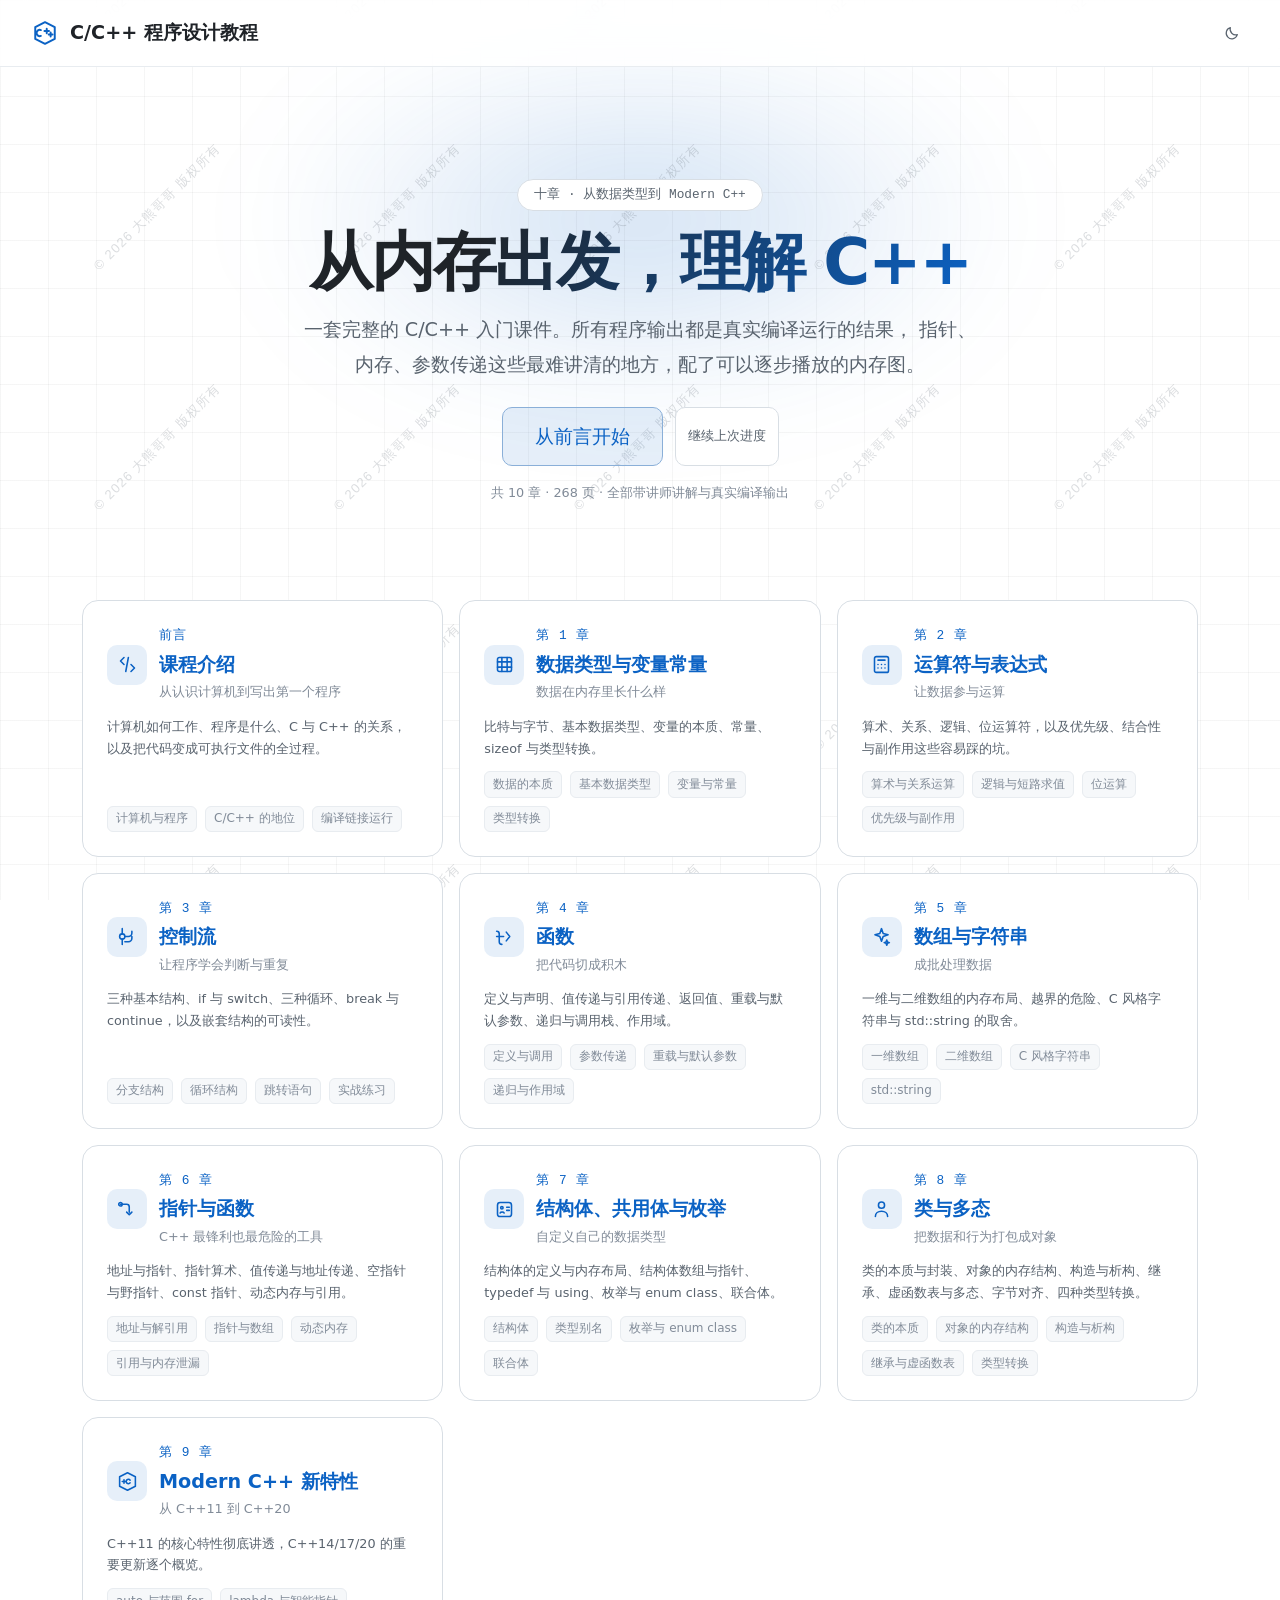
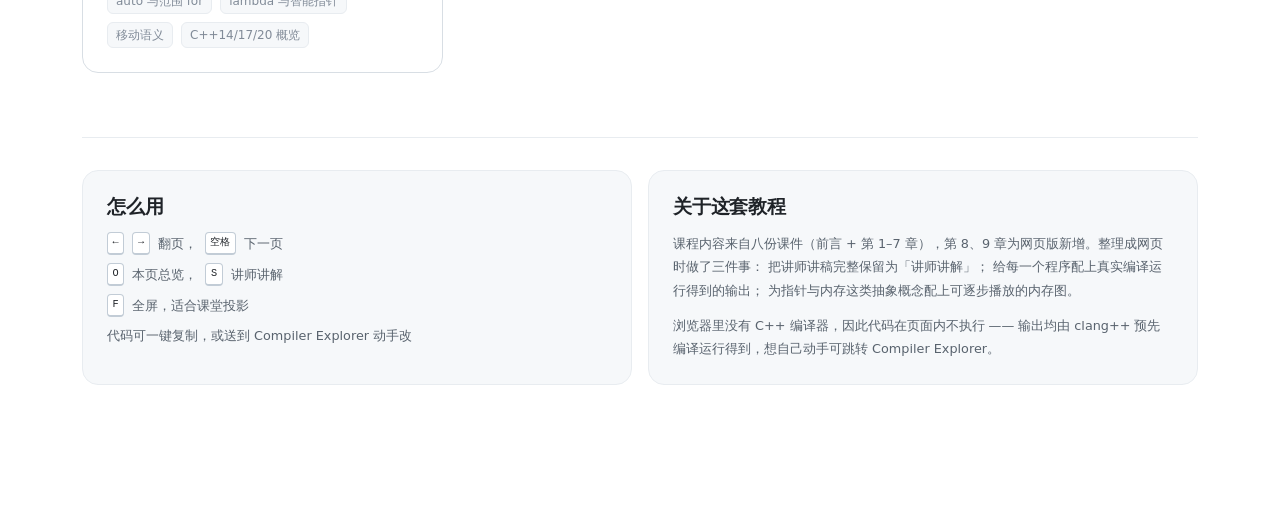
==== commit 0f66f9e9: "Add files via upload" ====
--- a/index.html
+++ b/index.html
@@ -5,6 +5,7 @@
 <meta name="viewport" content="width=device-width, initial-scale=1, viewport-fit=cover">
 <title>C/C++ 程序设计教程</title>
 <meta name="description" content="一套带内存可视化的 C/C++ 入门教程，从数据类型到 Modern C++，共十章。">
+<meta name="author" content="大熊哥哥">
 
 <link rel="icon" href="favicon.svg" type="image/svg+xml">
 <link rel="stylesheet" href="assets/css/tokens.css">
@@ -75,7 +76,7 @@
     <div class="foot-card">
       <h3>关于这套教程</h3>
       <p>
-        课程内容来自九份课件。整理成网页时做了三件事：
+        课程内容来自八份课件（前言 + 第 1–7 章），第 8、9 章为网页版新增。整理成网页时做了三件事：
         把讲师讲稿完整保留为「讲师讲解」；
         给每一个程序配上真实编译运行得到的输出；
         为指针与内存这类抽象概念配上可逐步播放的内存图。
@@ -90,6 +91,11 @@
   <div id="file-warning"></div>
 </main>
 
+<!-- 全页版权水印：45° 倾斜、平铺满整页，压在 Z 轴最底层（内容全在它上面） -->
+<footer class="home-watermark" role="contentinfo">
+  <span class="sr-only">© 2026 大熊哥哥 版权所有</span>
+</footer>
+
 <script src="assets/js/icons.js"></script>
 <script src="assets/js/code.js"></script>
 <script src="assets/js/theme.js"></script>
--- a/assets/css/home.css
+++ b/assets/css/home.css
@@ -36,6 +36,31 @@
   display: flex;
   flex-direction: column;
   gap: var(--sp-8);
+}
+
+/* ---------- 全页版权水印 ----------
+   一整张 45° 倾斜的 SVG 底纹平铺满整个视口，且压在 Z 轴最底层
+   （z-index: -1）—— 卡片、文字、按钮全都盖在它上面，它只从内容的
+   缝隙里透出来，所以既不遮内容也不挡点击。
+   用 background-image 而不是几百个 DOM 节点：一层底纹而已，
+   不该为它多建 20 个元素；平铺也天然覆盖任意屏幕尺寸。 */
+.home-watermark {
+  position: fixed;
+  inset: 0;
+  z-index: -1;               /* 关键：垫在所有元素下面 */
+  pointer-events: none;
+  user-select: none;
+  opacity: 0.22;             /* 底纹：看得见，但绝不抢注意力 */
+  background-repeat: repeat;
+  background-position: center center;
+  background-size: 240px 240px;
+}
+/* 两套主题各用一份配色的瓦片（SVG 里的 fill 无法读 CSS 变量）*/
+[data-theme="dark"] .home-watermark {
+  background-image: url("data:image/svg+xml,%3Csvg%20xmlns%3D%22http%3A%2F%2Fwww.w3.org%2F2000%2Fsvg%22%20width%3D%22240%22%20height%3D%22240%22%3E%3Ctext%20x%3D%22120%22%20y%3D%22120%22%20fill%3D%22%238b98a9%22%20font-size%3D%2213%22%20font-family%3D%22PingFang%20SC%2CHiragino%20Sans%20GB%2CMicrosoft%20YaHei%2CNoto%20Sans%20CJK%20SC%2Csans-serif%22%20letter-spacing%3D%221.2%22%20text-anchor%3D%22middle%22%20transform%3D%22rotate%28-45%20120%20120%29%22%3E%C2%A9%202026%20%E5%A4%A7%E7%86%8A%E5%93%A5%E5%93%A5%20%E7%89%88%E6%9D%83%E6%89%80%E6%9C%89%3C%2Ftext%3E%3C%2Fsvg%3E");
+}
+[data-theme="light"] .home-watermark {
+  background-image: url("data:image/svg+xml,%3Csvg%20xmlns%3D%22http%3A%2F%2Fwww.w3.org%2F2000%2Fsvg%22%20width%3D%22240%22%20height%3D%22240%22%3E%3Ctext%20x%3D%22120%22%20y%3D%22120%22%20fill%3D%22%2359636e%22%20font-size%3D%2213%22%20font-family%3D%22PingFang%20SC%2CHiragino%20Sans%20GB%2CMicrosoft%20YaHei%2CNoto%20Sans%20CJK%20SC%2Csans-serif%22%20letter-spacing%3D%221.2%22%20text-anchor%3D%22middle%22%20transform%3D%22rotate%28-45%20120%20120%29%22%3E%C2%A9%202026%20%E5%A4%A7%E7%86%8A%E5%93%A5%E5%93%A5%20%E7%89%88%E6%9D%83%E6%89%80%E6%9C%89%3C%2Ftext%3E%3C%2Fsvg%3E");
 }
 
 /* ---------- 首屏 ---------- */
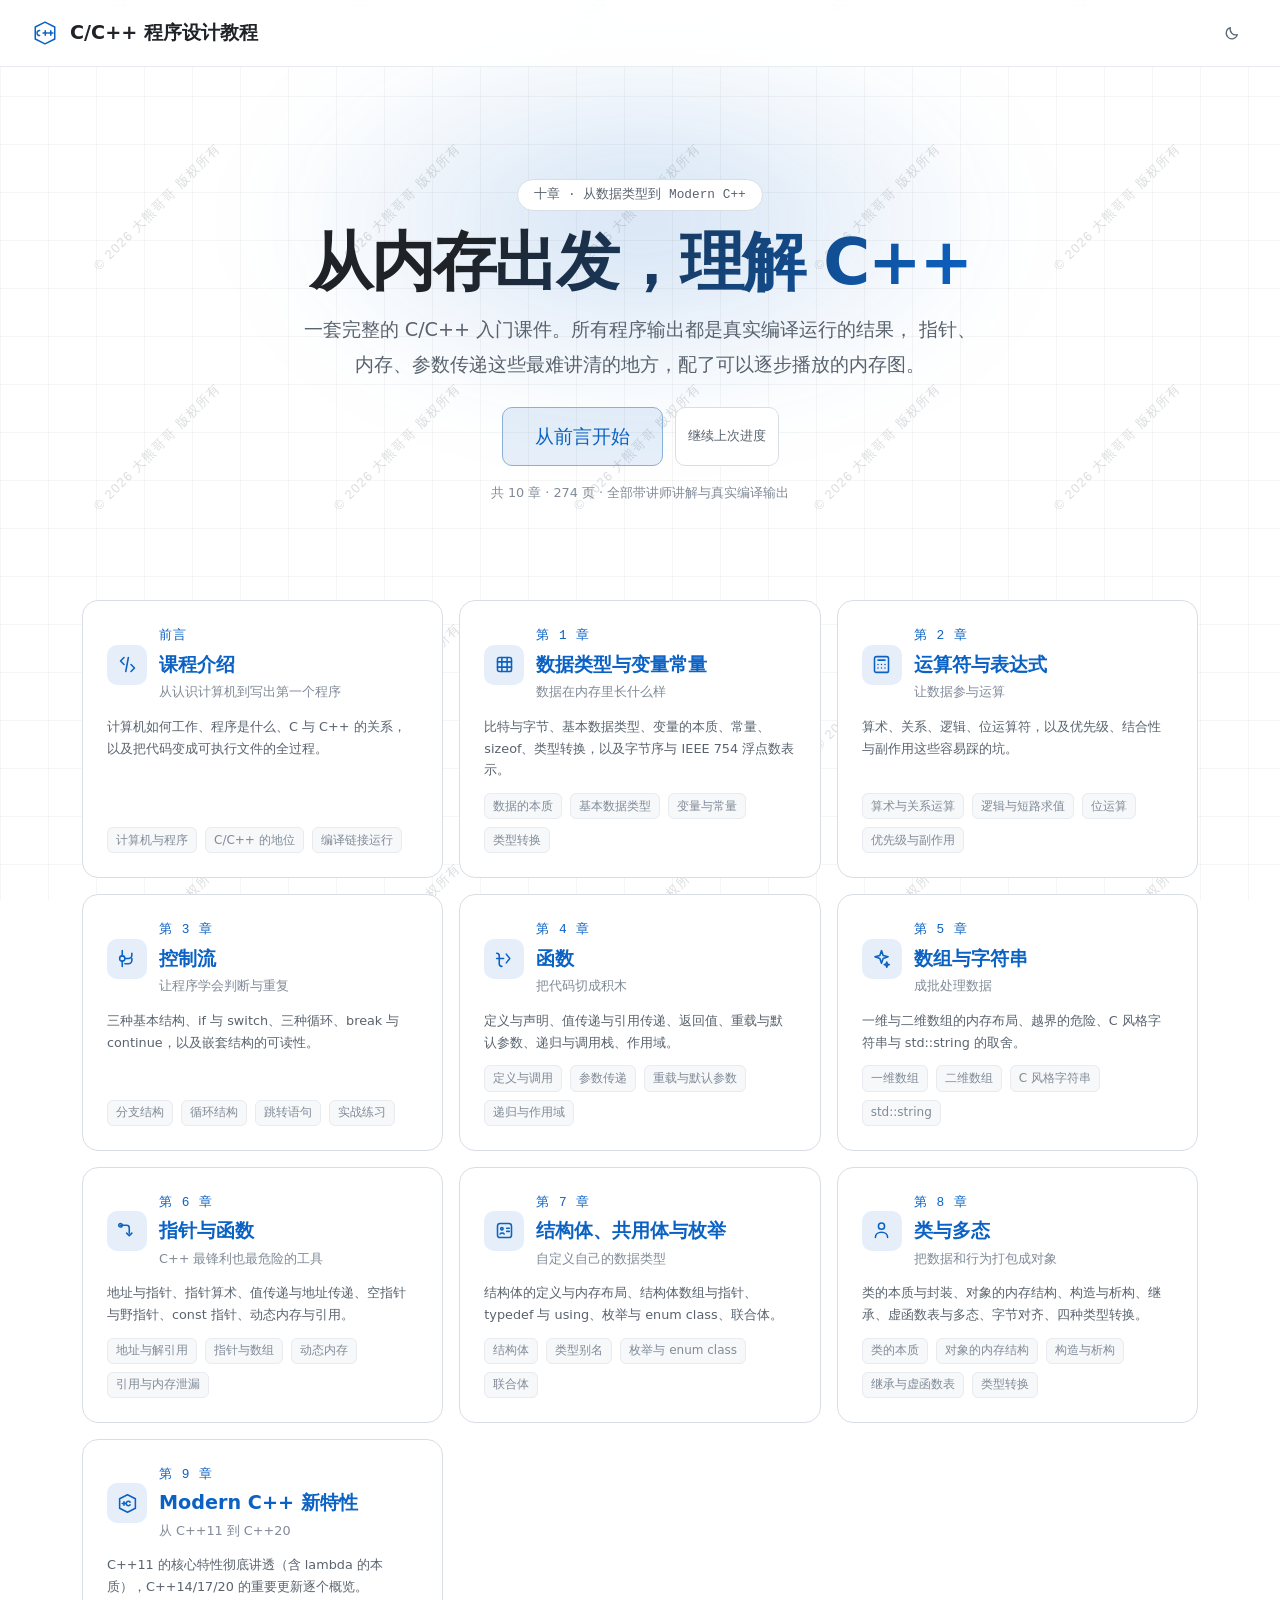
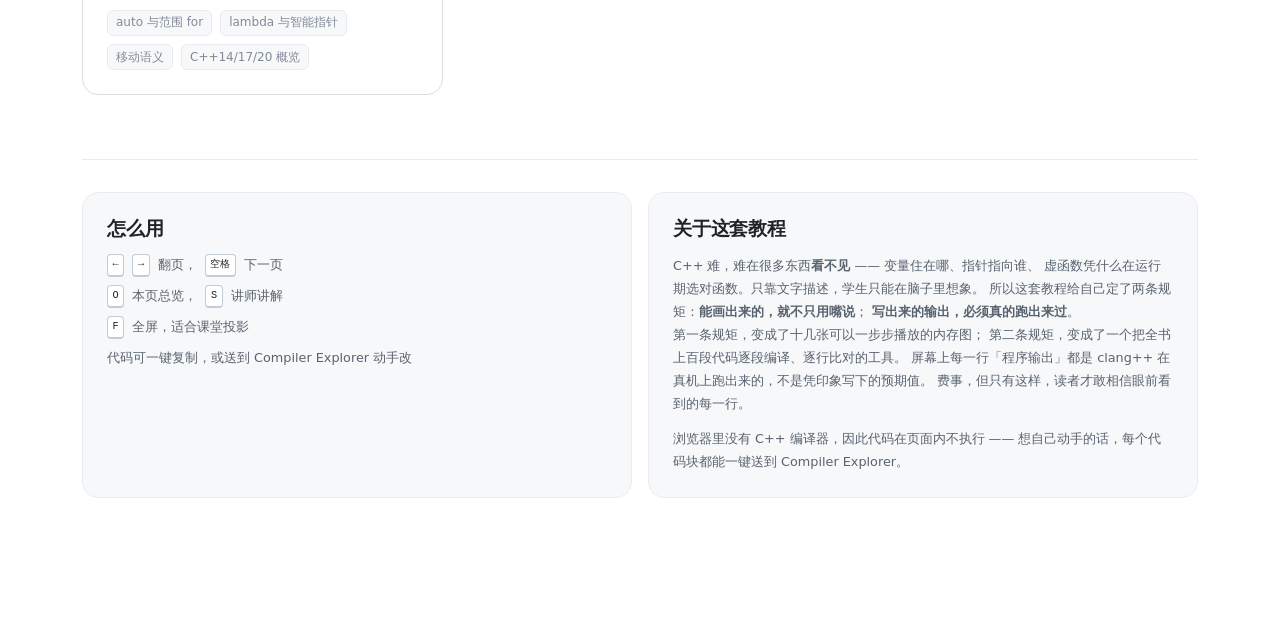
==== commit e0911103: "Add files via upload" ====
--- a/index.html
+++ b/index.html
@@ -76,14 +76,20 @@
     <div class="foot-card">
       <h3>关于这套教程</h3>
       <p>
-        课程内容来自八份课件（前言 + 第 1–7 章），第 8、9 章为网页版新增。整理成网页时做了三件事：
-        把讲师讲稿完整保留为「讲师讲解」；
-        给每一个程序配上真实编译运行得到的输出；
-        为指针与内存这类抽象概念配上可逐步播放的内存图。
+        C++ 难，难在很多东西<strong>看不见</strong> —— 变量住在哪、指针指向谁、
+        虚函数凭什么在运行期选对函数。只靠文字描述，学生只能在脑子里想象。
+        所以这套教程给自己定了两条规矩：<strong>能画出来的，就不只用嘴说</strong>；
+        <strong>写出来的输出，必须真的跑出来过</strong>。
+      </p>
+      <p>
+        第一条规矩，变成了十几张可以一步步播放的内存图；
+        第二条规矩，变成了一个把全书上百段代码逐段编译、逐行比对的工具。
+        屏幕上每一行「程序输出」都是 clang++ 在真机上跑出来的，不是凭印象写下的预期值。
+        费事，但只有这样，读者才敢相信眼前看到的每一行。
       </p>
       <p class="dim" style="margin-top:var(--sp-3);font-size:var(--fs-small)">
         浏览器里没有 C++ 编译器，因此代码在页面内不执行 ——
-        输出均由 clang++ 预先编译运行得到，想自己动手可跳转 Compiler Explorer。
+        想自己动手的话，每个代码块都能一键送到 Compiler Explorer。
       </p>
     </div>
   </section>
